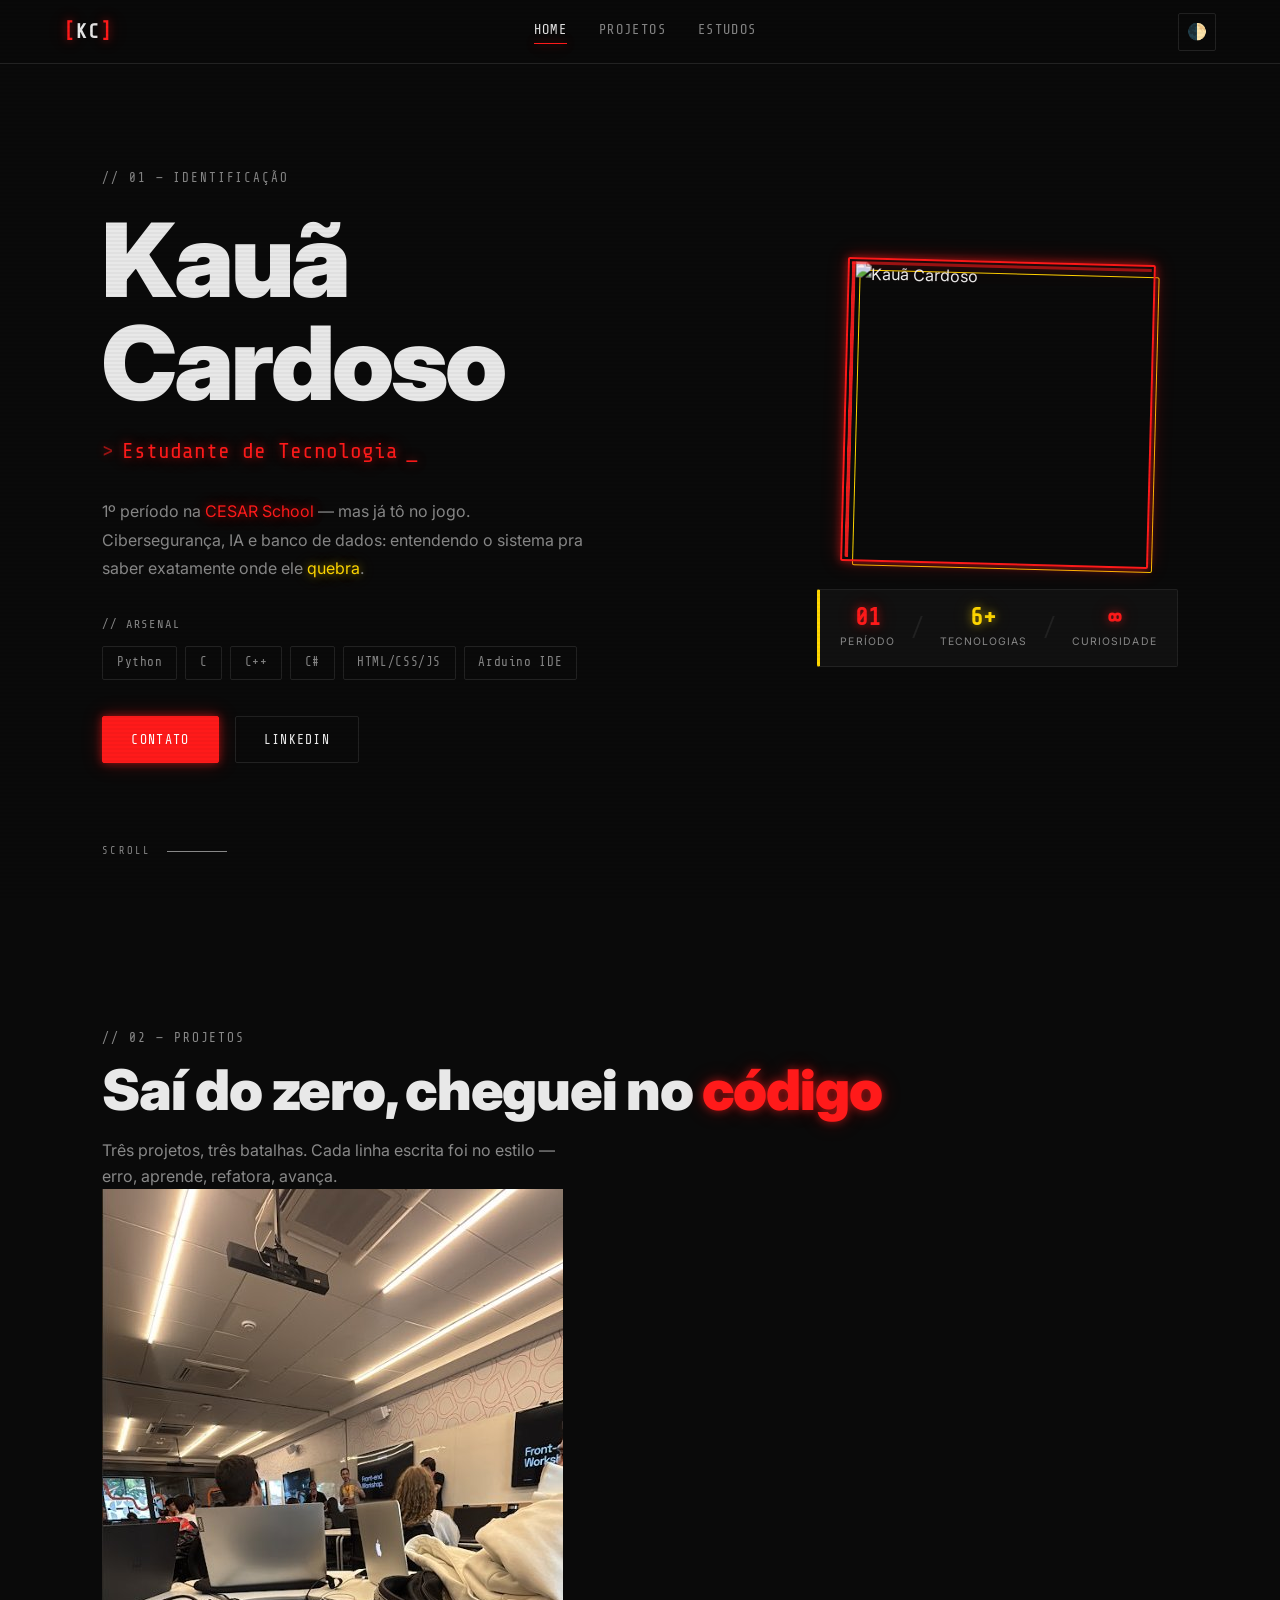
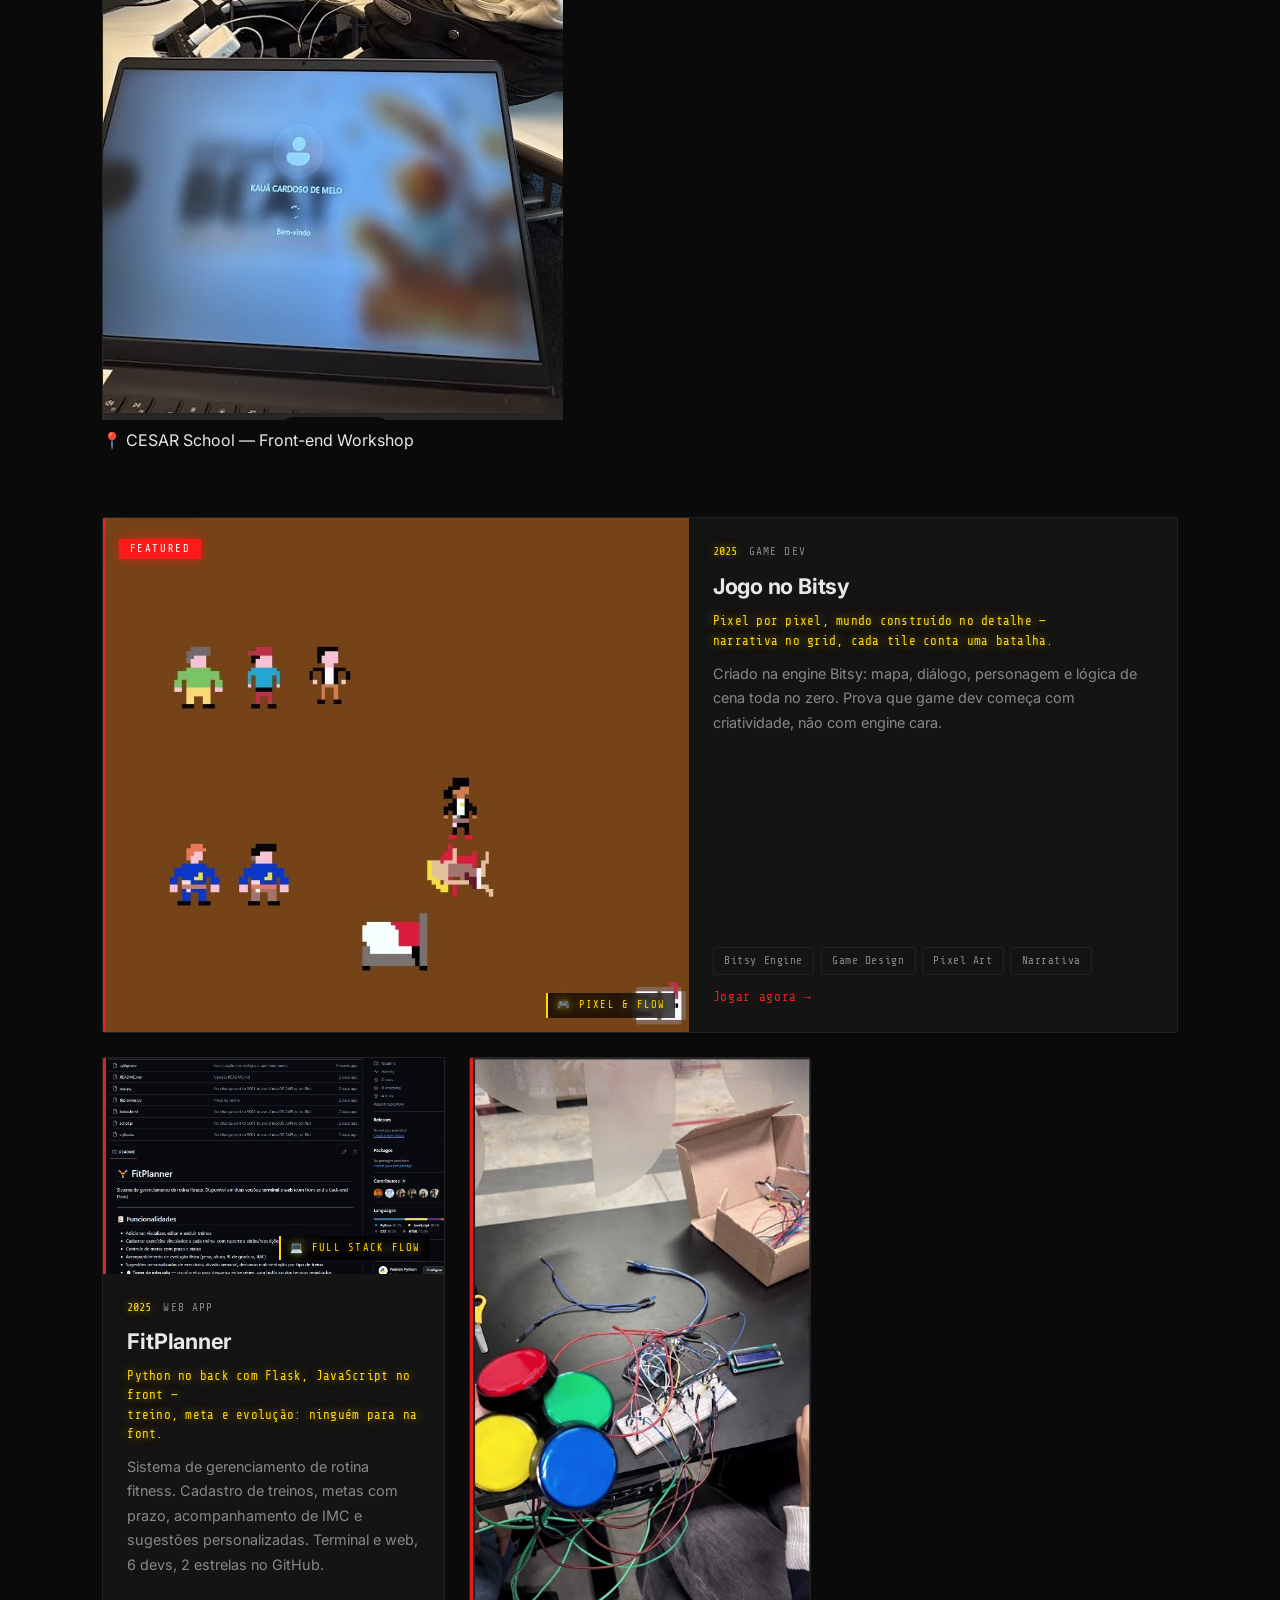
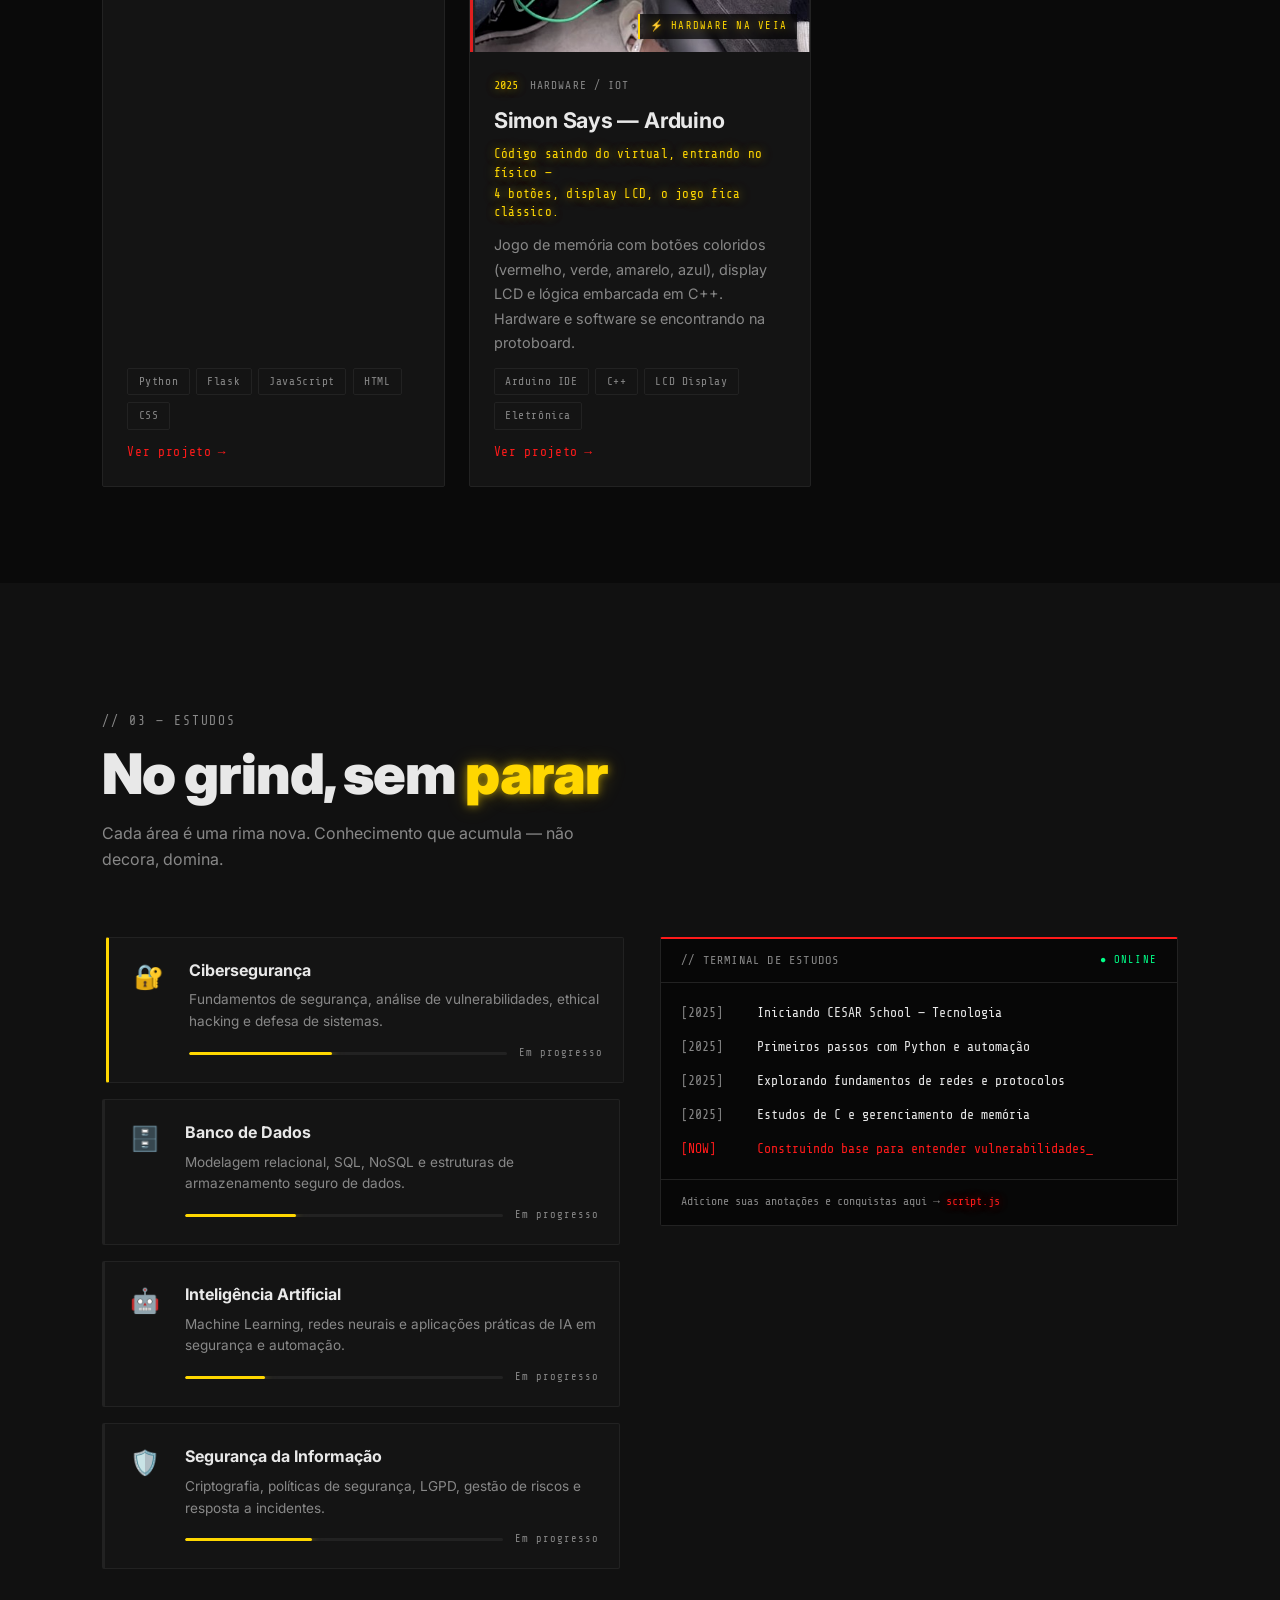
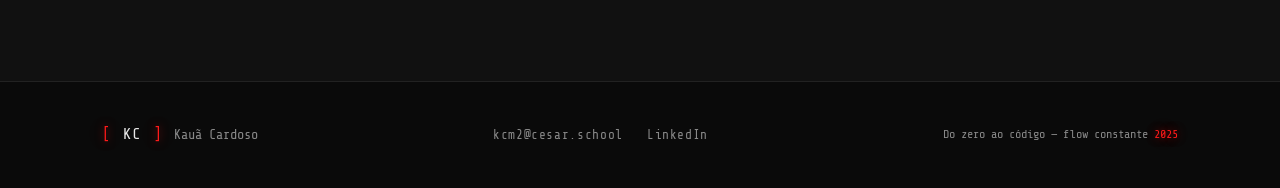
==== index.html @ 2727663d "Update index.html" ====
<!DOCTYPE html>
<html lang="pt-BR" data-theme="dark">
<head>
  <meta charset="UTF-8" />
  <meta name="viewport" content="width=device-width, initial-scale=1.0" />
  <title>Kauã Cardoso — Cyber Portfolio</title>
  <link rel="preconnect" href="https://fonts.googleapis.com" />
  <link rel="preconnect" href="https://fonts.gstatic.com" crossorigin />
  <link href="https://fonts.googleapis.com/css2?family=Share+Tech+Mono&family=Inter:wght@300;400;600;700;900&display=swap" rel="stylesheet" />
  <link rel="stylesheet" href="style.css" />
</head>
<body>
  <div class="scanline"></div>

  <header class="navbar">
    <div class="nav-brand">
      <span class="brand-bracket">[</span>KC<span class="brand-bracket">]</span>
    </div>
    <nav class="nav-links">
      <a href="#home" class="nav-link active" data-section="home">Home</a>
      <a href="#projetos" class="nav-link" data-section="projetos">Projetos</a>
      <a href="#estudos" class="nav-link" data-section="estudos">Estudos</a>
    </nav>
    <button class="theme-toggle" id="themeToggle" aria-label="Alternar tema">🌓</button>
  </header>

  <main>
    <section id="home" class="section hero-section">
      <div class="hero-grid">
        <div class="hero-content">
          <div class="hero-tag">// 01 — IDENTIFICAÇÃO</div>
          <h1 class="hero-name glitch" data-text="Kauã Cardoso">Kauã Cardoso</h1>
          <div class="hero-role">
            <span class="role-prefix">&gt;</span>
            <span class="typed-text" id="typedText"></span>
            <span class="cursor">_</span>
          </div>
          <p class="hero-bio">
            1º período na <span class="highlight-red">CESAR School</span> — mas já tô no jogo.<br>
            Cibersegurança, IA e banco de dados: entendendo o sistema
            pra saber exatamente onde ele <span class="highlight-gold">quebra</span>.
          </p>
          <div class="hero-stack">
            <span class="stack-label">// ARSENAL</span>
            <div class="stack-tags">
              <span class="tag">Python</span>
              <span class="tag">C</span>
              <span class="tag">C++</span>
              <span class="tag">C#</span>
              <span class="tag">HTML/CSS/JS</span>
              <span class="tag">Arduino IDE</span>
            </div>
          </div>
          <div class="hero-cta">
            <a href="mailto:kcm2@cesar.school" class="btn btn-primary">Contato</a>
            <a href="https://linkedin.com/in/kauãcardoso" target="_blank" rel="noopener" class="btn btn-outline">LinkedIn</a>
          </div>
        </div>

        <div class="hero-visual">
          <div class="photo-frame">
            <img
              src="https://github.com/heykauac.png"
              alt="Kauã Cardoso"
              class="profile-photo"
              width="320"
              height="320"
            />
            <div class="photo-glitch-bar"></div>
          </div>
          <div class="hero-stats">
            <div class="stat-item">
              <span class="stat-value highlight-red">01</span>
              <span class="stat-label">Período</span>
            </div>
            <div class="stat-divider">/</div>
            <div class="stat-item">
              <span class="stat-value highlight-gold">6+</span>
              <span class="stat-label">Tecnologias</span>
            </div>
            <div class="stat-divider">/</div>
            <div class="stat-item">
              <span class="stat-value highlight-red">∞</span>
              <span class="stat-label">Curiosidade</span>
            </div>
          </div>
        </div>
      </div>

      <div class="scroll-indicator">
        <span>SCROLL</span>
        <div class="scroll-line"></div>
      </div>
    </section>

    <section id="projetos" class="section projetos-section">
      <div class="section-header">
        <div class="section-tag">// 02 — PROJETOS</div>
        <h2 class="section-title">Saí do zero, cheguei no <span class="highlight-red">código</span></h2>
        <p class="section-subtitle">Três projetos, três batalhas. Cada linha escrita foi no estilo — erro, aprende, refatora, avança.</p>
        <div class="section-banner">
          <img src="[data-uri]" alt="Kauã na CESAR School — Front-end Workshop" class="section-banner-img" />
          <div class="section-banner-caption">📍 CESAR School — Front-end Workshop</div>
        </div>
      </div>

      <div class="projetos-grid">
        <article class="projeto-card featured">
          <div class="card-image-wrap">
            <img src="[data-uri]" alt="Screenshot do jogo Bitsy" class="card-img" data-role="bitsy" />
            <div class="card-img-overlay">
              <span class="card-tag-overlay">FEATURED</span>
            </div>
            <div class="card-rap-label">🎮 PIXEL &amp; FLOW</div>
          </div>
          <div class="card-body">
            <div class="card-meta">
              <span class="card-year highlight-gold">2025</span>
              <span class="card-category">Game Dev</span>
            </div>
            <h3 class="card-title">Jogo no Bitsy</h3>
            <p class="card-desc rap-desc">
              <span class="rap-line">Pixel por pixel, mundo construído no detalhe —</span>
              <span class="rap-line">narrativa no grid, cada tile conta uma batalha.</span>
              Criado na engine Bitsy: mapa, diálogo, personagem e lógica de cena toda no zero. Prova que game dev começa com criatividade, não com engine cara.
            </p>
            <div class="card-stack">
              <span class="tag small">Bitsy Engine</span>
              <span class="tag small">Game Design</span>
              <span class="tag small">Pixel Art</span>
              <span class="tag small">Narrativa</span>
            </div>
            <a href="#" class="card-link">Jogar agora <span>→</span></a>
          </div>
        </article>

        <article class="projeto-card">
          <div class="card-image-wrap">
            <img src="[data-uri]" alt="Screenshot do App Web" class="card-img" />
            <div class="card-rap-label">💻 FULL STACK FLOW</div>
          </div>
          <div class="card-body">
            <div class="card-meta">
              <span class="card-year highlight-gold">2025</span>
              <span class="card-category">Web App</span>
            </div>
            <h3 class="card-title">FitPlanner</h3>
            <p class="card-desc rap-desc">
              <span class="rap-line">Python no back com Flask, JavaScript no front —</span>
              <span class="rap-line">treino, meta e evolução: ninguém para na font.</span>
              Sistema de gerenciamento de rotina fitness. Cadastro de treinos, metas com prazo, acompanhamento de IMC e sugestões personalizadas. Terminal e web, 6 devs, 2 estrelas no GitHub.
            </p>
            <div class="card-stack">
              <span class="tag small">Python</span>
              <span class="tag small">Flask</span>
              <span class="tag small">JavaScript</span>
              <span class="tag small">HTML</span>
              <span class="tag small">CSS</span>
            </div>
            <a href="#" class="card-link">Ver projeto <span>→</span></a>
          </div>
        </article>

        <article class="projeto-card">
          <div class="card-image-wrap">
            <img src="[data-uri]" alt="Foto do projeto Arduino" class="card-img" />
            <div class="card-rap-label">⚡ HARDWARE NA VEIA</div>
          </div>
          <div class="card-body">
            <div class="card-meta">
              <span class="card-year highlight-gold">2025</span>
              <span class="card-category">Hardware / IoT</span>
            </div>
            <h3 class="card-title">Simon Says — Arduino</h3>
            <p class="card-desc rap-desc">
              <span class="rap-line">Código saindo do virtual, entrando no físico —</span>
              <span class="rap-line">4 botões, display LCD, o jogo fica clássico.</span>
              Jogo de memória com botões coloridos (vermelho, verde, amarelo, azul), display LCD e lógica embarcada em C++. Hardware e software se encontrando na protoboard.
            </p>
            <div class="card-stack">
              <span class="tag small">Arduino IDE</span>
              <span class="tag small">C++</span>
              <span class="tag small">LCD Display</span>
              <span class="tag small">Eletrônica</span>
            </div>
            <a href="#" class="card-link">Ver projeto <span>→</span></a>
          </div>
        </article>
      </div>
    </section>

    <section id="estudos" class="section estudos-section">
      <div class="section-header">
        <div class="section-tag">// 03 — ESTUDOS</div>
        <h2 class="section-title">No grind, sem <span class="highlight-gold">parar</span></h2>
        <p class="section-subtitle">Cada área é uma rima nova. Conhecimento que acumula — não decora, domina.</p>
      </div>

      <div class="estudos-layout">
        <div class="estudos-areas">
          <div class="area-block active" data-area="cybersec">
            <div class="area-icon">🔐</div>
            <div class="area-info">
              <h3 class="area-title">Cibersegurança</h3>
              <p class="area-desc">Fundamentos de segurança, análise de vulnerabilidades, ethical hacking e defesa de sistemas.</p>
              <div class="area-progress">
                <div class="progress-bar" style="--fill: 45%"></div>
                <span class="progress-label">Em progresso</span>
              </div>
            </div>
          </div>

          <div class="area-block" data-area="db">
            <div class="area-icon">🗄️</div>
            <div class="area-info">
              <h3 class="area-title">Banco de Dados</h3>
              <p class="area-desc">Modelagem relacional, SQL, NoSQL e estruturas de armazenamento seguro de dados.</p>
              <div class="area-progress">
                <div class="progress-bar" style="--fill: 35%"></div>
                <span class="progress-label">Em progresso</span>
              </div>
            </div>
          </div>

          <div class="area-block" data-area="ai">
            <div class="area-icon">🤖</div>
            <div class="area-info">
              <h3 class="area-title">Inteligência Artificial</h3>
              <p class="area-desc">Machine Learning, redes neurais e aplicações práticas de IA em segurança e automação.</p>
              <div class="area-progress">
                <div class="progress-bar" style="--fill: 25%"></div>
                <span class="progress-label">Em progresso</span>
              </div>
            </div>
          </div>

          <div class="area-block" data-area="infosec">
            <div class="area-icon">🛡️</div>
            <div class="area-info">
              <h3 class="area-title">Segurança da Informação</h3>
              <p class="area-desc">Criptografia, políticas de segurança, LGPD, gestão de riscos e resposta a incidentes.</p>
              <div class="area-progress">
                <div class="progress-bar" style="--fill: 40%"></div>
                <span class="progress-label">Em progresso</span>
              </div>
            </div>
          </div>
        </div>

        <div class="estudos-log">
          <div class="log-header">
            <span class="log-title">// TERMINAL DE ESTUDOS</span>
            <span class="log-status online">● ONLINE</span>
          </div>
          <div class="log-body">
            <div class="log-entry">
              <span class="log-time">[2025]</span>
              <span class="log-text">Iniciando CESAR School — Tecnologia</span>
            </div>
            <div class="log-entry">
              <span class="log-time">[2025]</span>
              <span class="log-text">Primeiros passos com Python e automação</span>
            </div>
            <div class="log-entry">
              <span class="log-time">[2025]</span>
              <span class="log-text">Explorando fundamentos de redes e protocolos</span>
            </div>
            <div class="log-entry">
              <span class="log-time">[2025]</span>
              <span class="log-text">Estudos de C e gerenciamento de memória</span>
            </div>
            <div class="log-entry current">
              <span class="log-time blink">[NOW]</span>
              <span class="log-text">Construindo base para entender vulnerabilidades_</span>
            </div>
          </div>
          <div class="log-setup-hint">
            <span>Adicione suas anotações e conquistas aqui → </span>
            <span class="highlight-red">script.js</span>
          </div>
        </div>
      </div>
    </section>
  </main>

  <footer class="footer">
    <div class="footer-inner">
      <div class="footer-brand">
        <span class="brand-bracket">[</span>KC<span class="brand-bracket">]</span>
        <span class="footer-name">Kauã Cardoso</span>
      </div>
      <div class="footer-links">
        <a href="mailto:kcm2@cesar.school" class="footer-link">kcm2@cesar.school</a>
        <a href="https://linkedin.com/in/kauãcardoso" target="_blank" rel="noopener" class="footer-link">LinkedIn</a>
      </div>
      <div class="footer-copy">
        <span>Do zero ao código — flow constante </span>
        <span class="highlight-red">2025</span>
      </div>
    </div>
  </footer>

  <script src="script.js"></script>
</body>
</html>
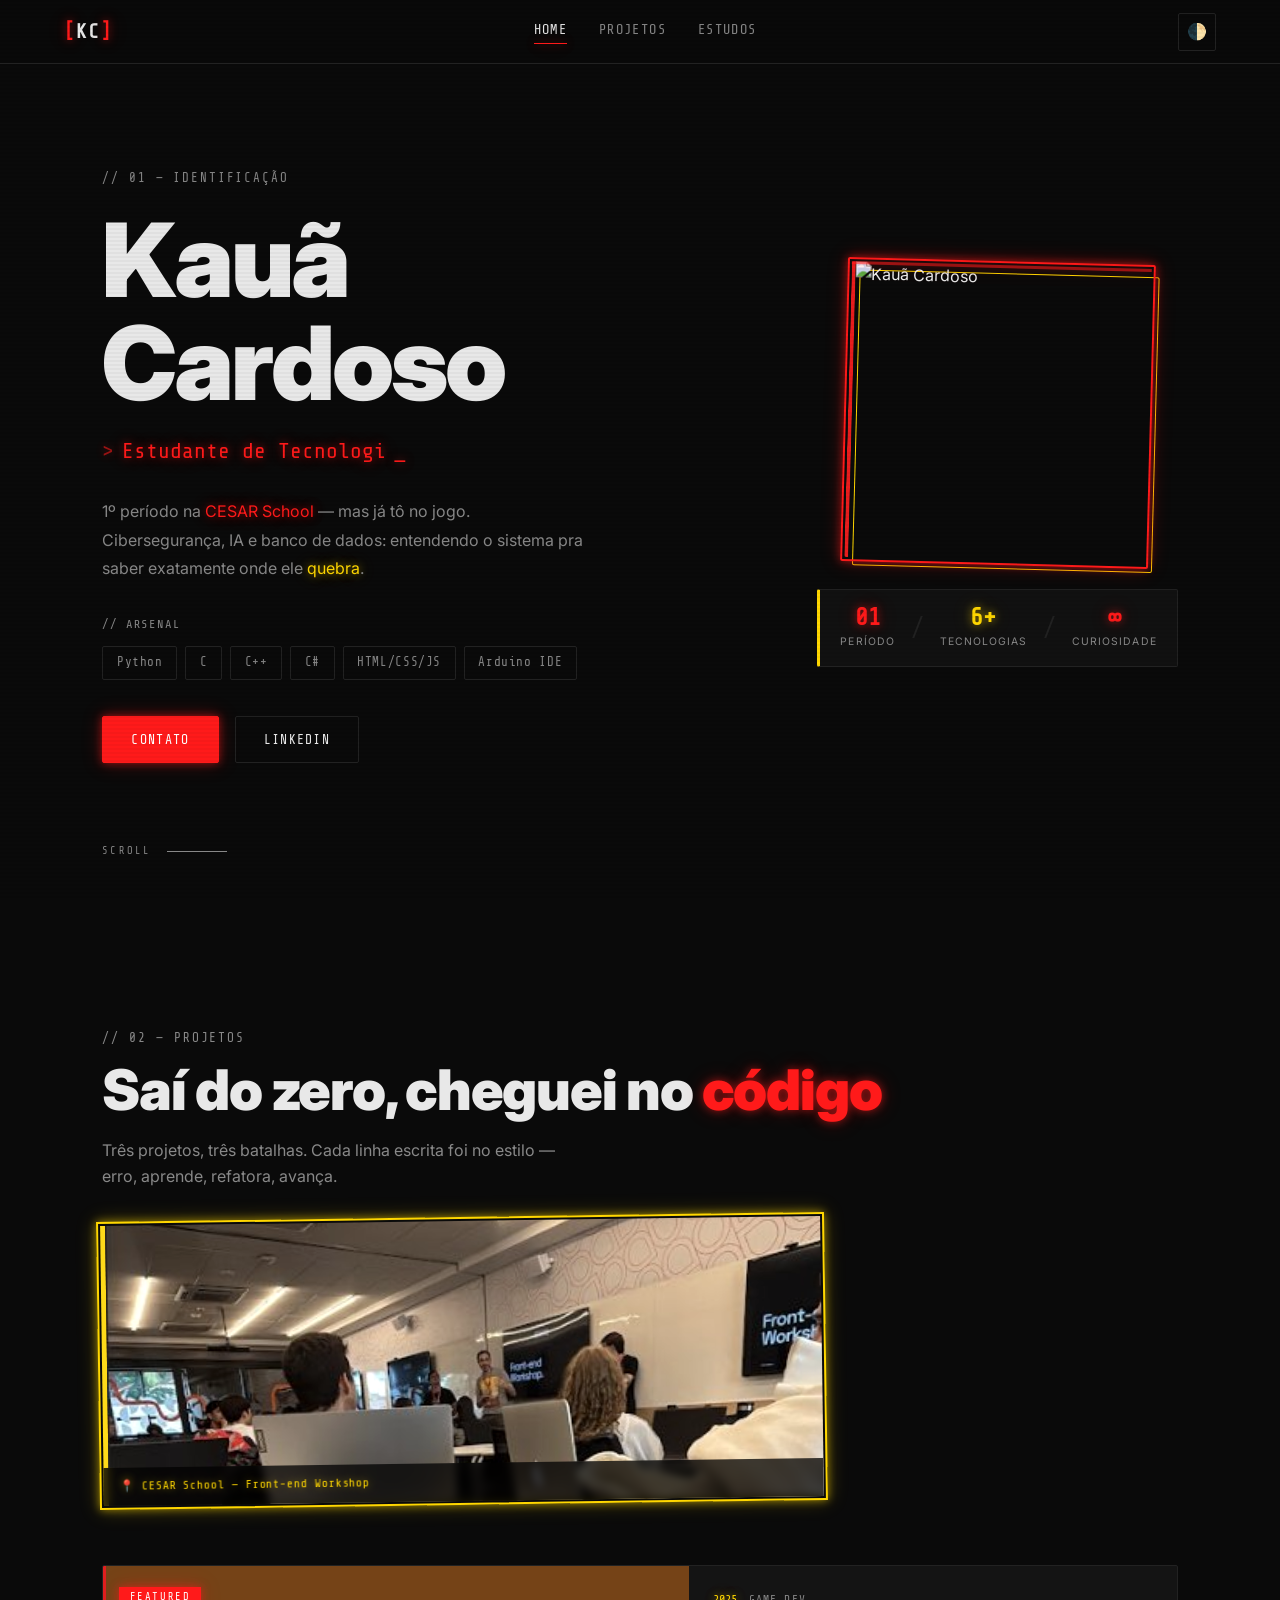
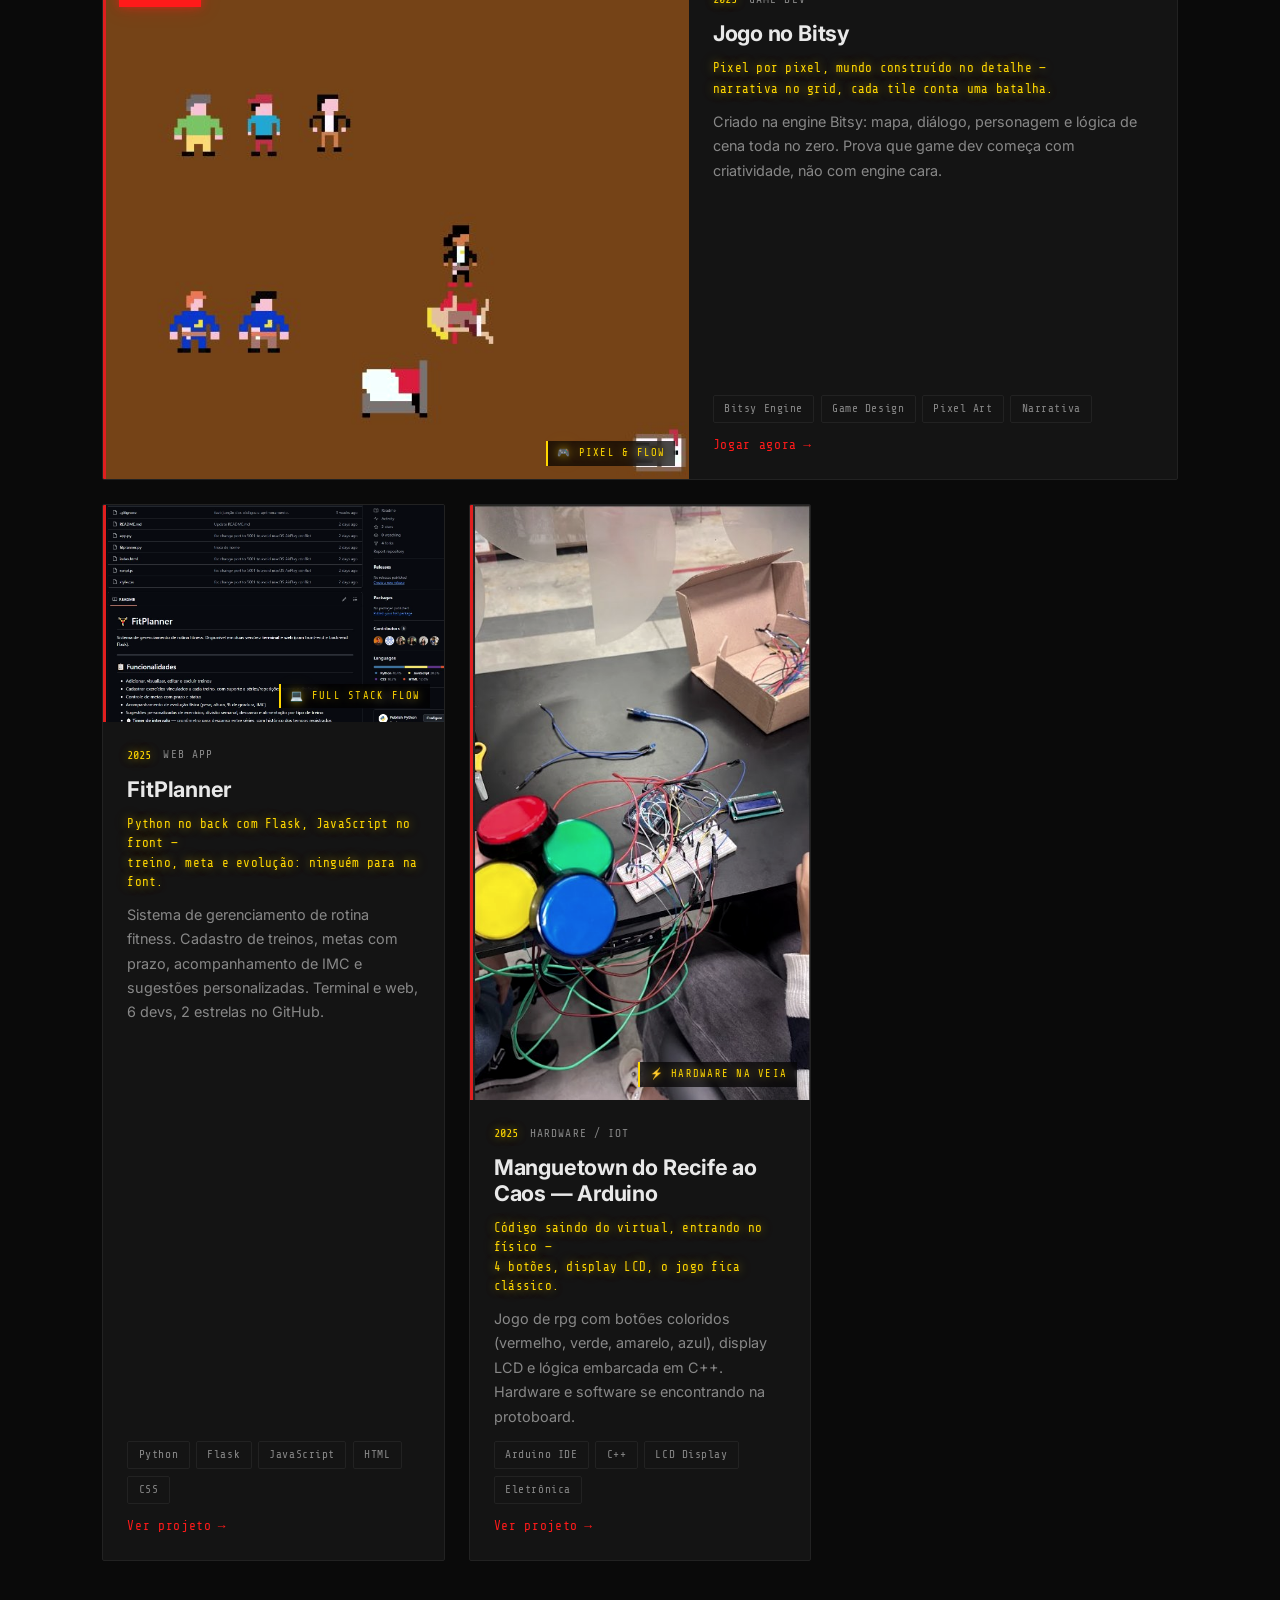
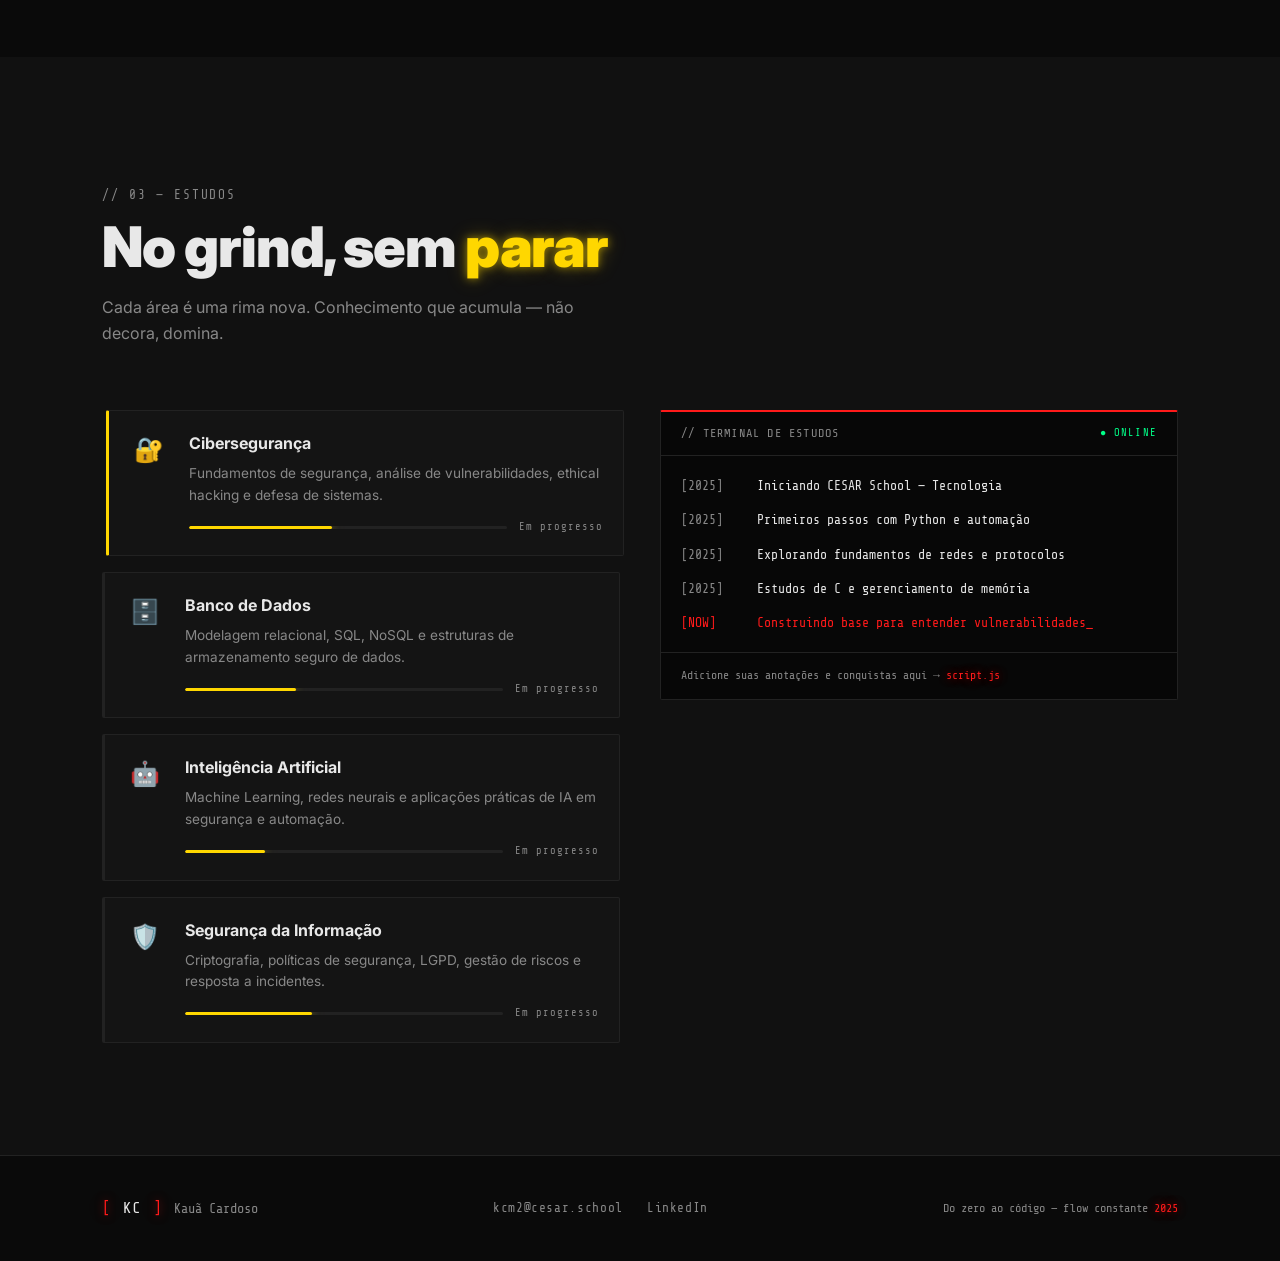
==== commit 343731bc: "Update index.html" ====
--- a/index.html
+++ b/index.html
@@ -171,11 +171,11 @@
               <span class="card-year highlight-gold">2025</span>
               <span class="card-category">Hardware / IoT</span>
             </div>
-            <h3 class="card-title">Simon Says — Arduino</h3>
+            <h3 class="card-title">Manguetown do Recife ao Caos — Arduino</h3>
             <p class="card-desc rap-desc">
               <span class="rap-line">Código saindo do virtual, entrando no físico —</span>
               <span class="rap-line">4 botões, display LCD, o jogo fica clássico.</span>
-              Jogo de memória com botões coloridos (vermelho, verde, amarelo, azul), display LCD e lógica embarcada em C++. Hardware e software se encontrando na protoboard.
+              Jogo de rpg com botões coloridos (vermelho, verde, amarelo, azul), display LCD e lógica embarcada em C++. Hardware e software se encontrando na protoboard.
             </p>
             <div class="card-stack">
               <span class="tag small">Arduino IDE</span>
--- a/style.css
+++ b/style.css
@@ -538,6 +538,51 @@
 
 .projetos-section { background: var(--bg); }
 
+.section-banner {
+  margin-top: 2rem;
+  position: relative;
+  max-width: 720px;
+  transform: rotate(-0.8deg);
+}
+
+.section-banner::before {
+  content: '';
+  position: absolute;
+  inset: -4px;
+  border: 2px solid var(--gold);
+  box-shadow: var(--gold-glow);
+  z-index: 0;
+  pointer-events: none;
+}
+
+.section-banner-img {
+  width: 100%;
+  height: 280px;
+  object-fit: cover;
+  object-position: center 30%;
+  display: block;
+  border-left: 5px solid var(--gold);
+  filter: grayscale(15%) contrast(1.05);
+  position: relative;
+  z-index: 1;
+}
+
+.section-banner-caption {
+  position: absolute;
+  bottom: 0;
+  left: 0;
+  right: 0;
+  padding: 0.6rem 1rem;
+  background: rgba(0, 0, 0, 0.75);
+  font-family: var(--mono);
+  font-size: 0.72rem;
+  color: var(--gold);
+  text-shadow: var(--gold-glow);
+  letter-spacing: 0.08em;
+  z-index: 2;
+  backdrop-filter: blur(4px);
+}
+
 .projetos-grid {
   display: grid;
   grid-template-columns: repeat(auto-fit, minmax(300px, 1fr));
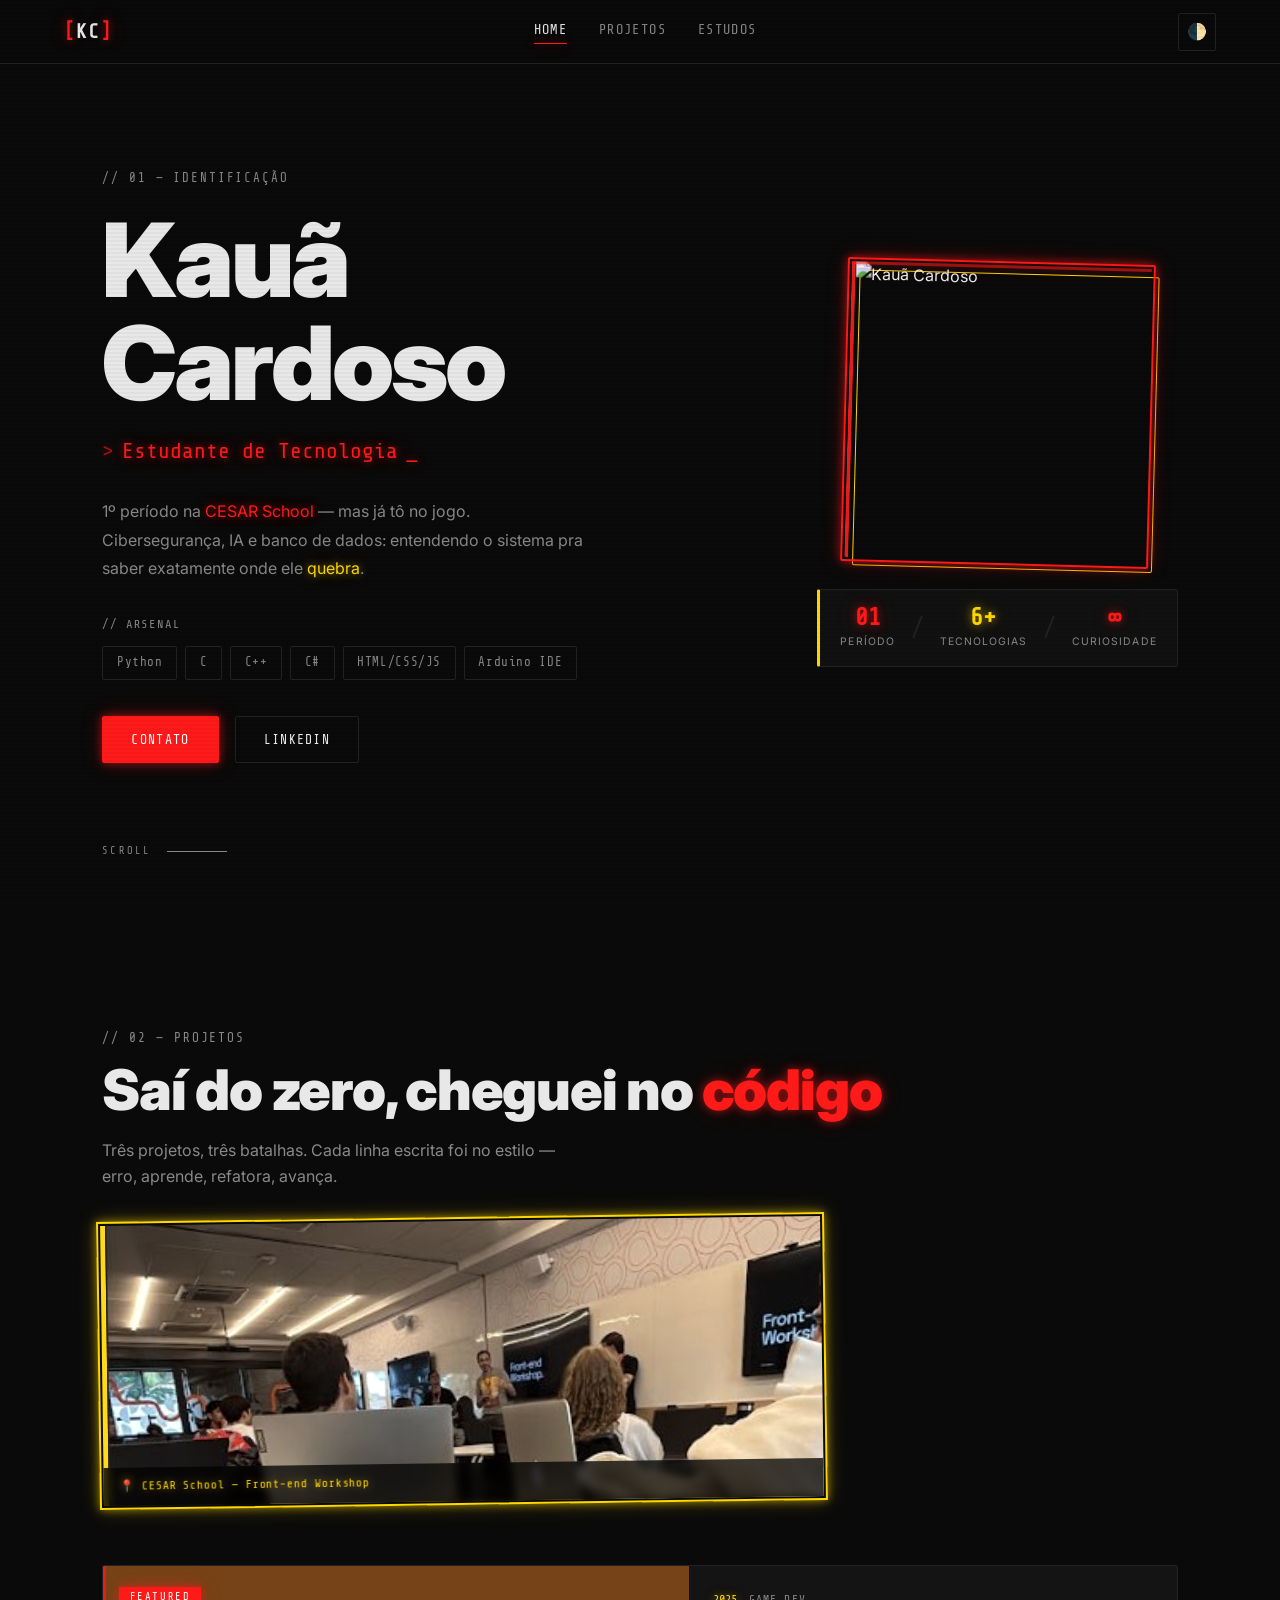
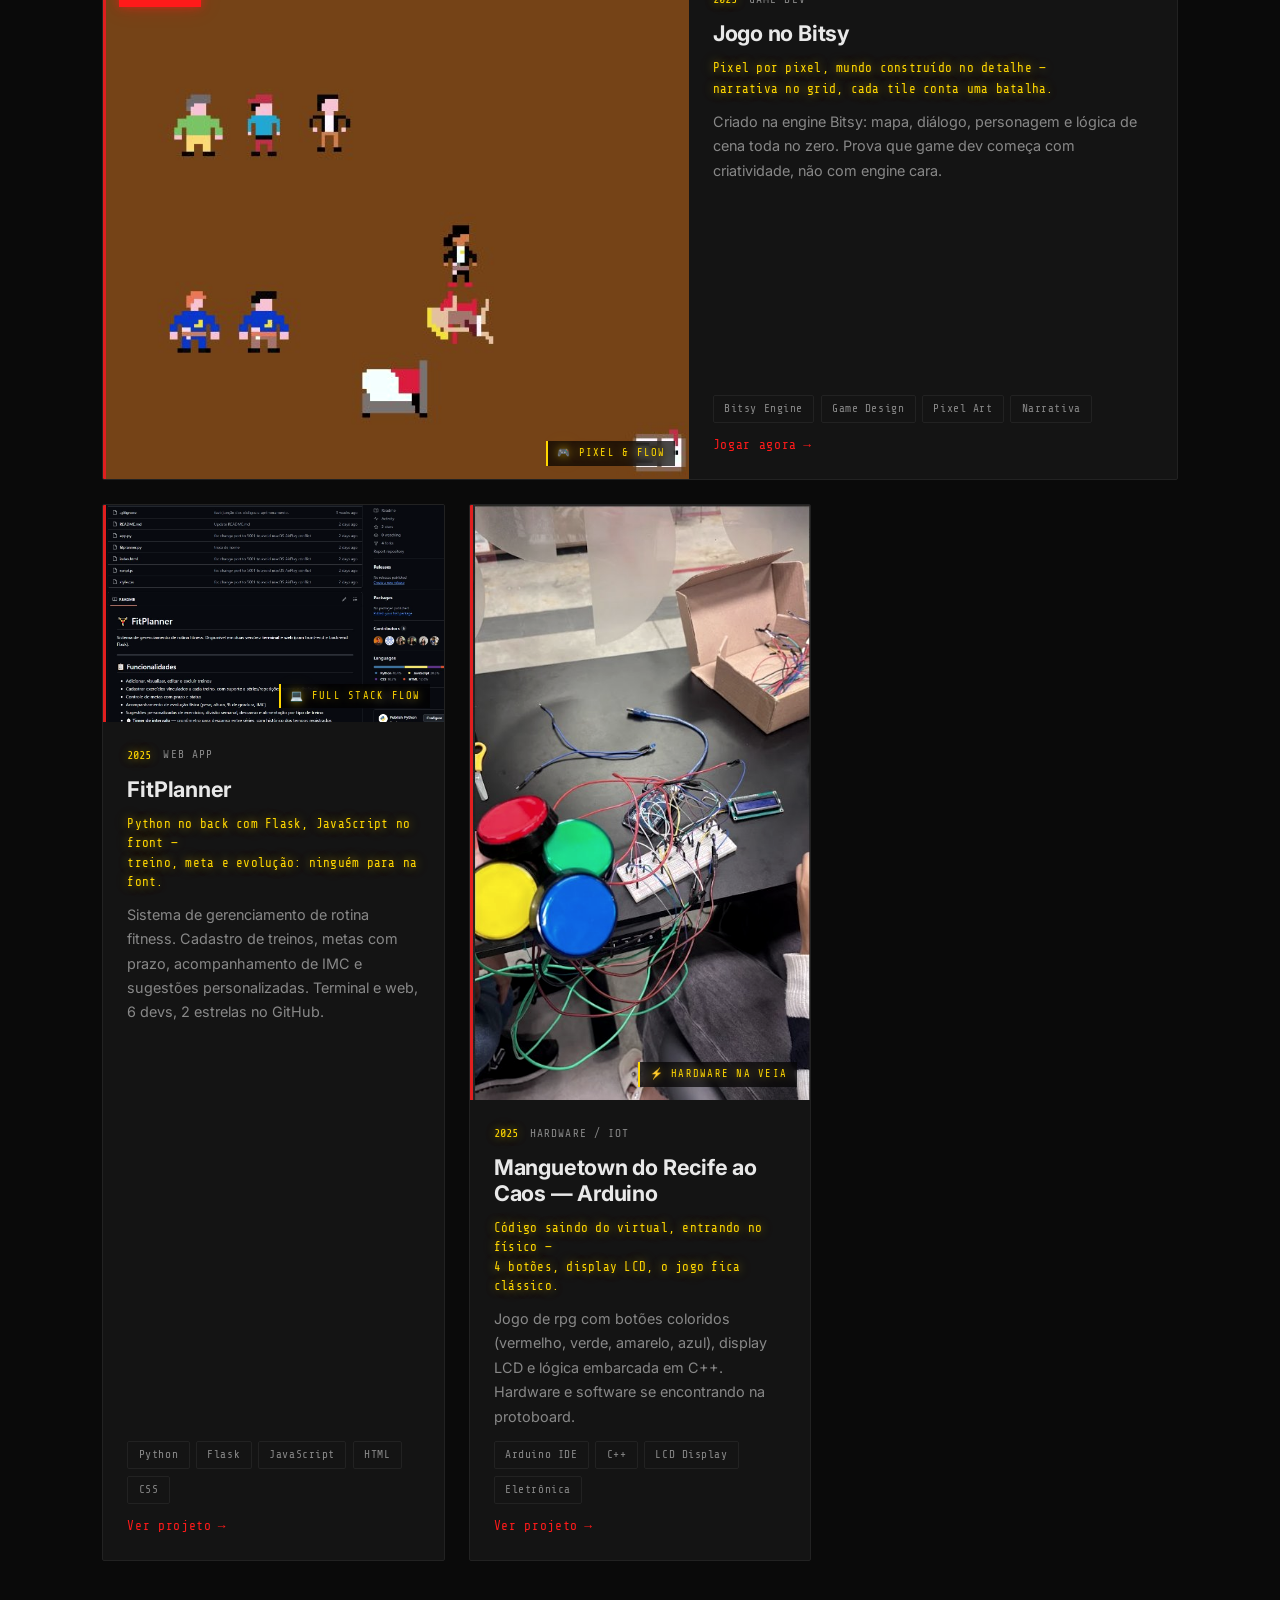
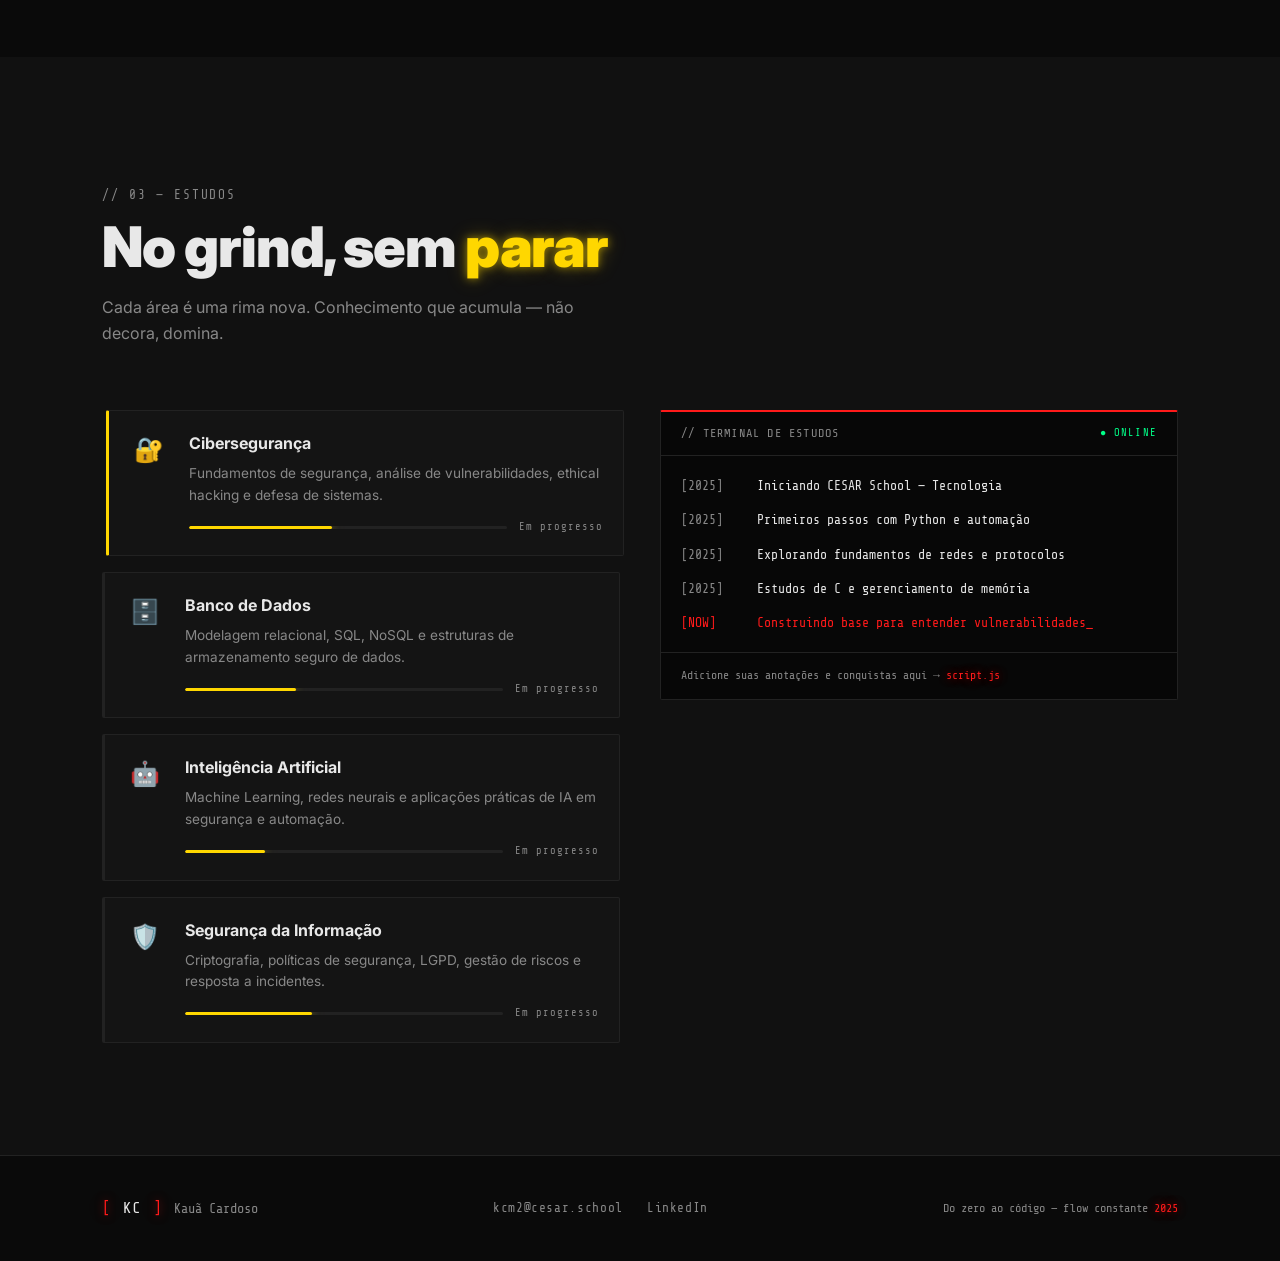
==== commit 30ffafe3: "Update index.html" ====
--- a/index.html
+++ b/index.html
@@ -1,13 +1,13 @@
 <!DOCTYPE html>
 <html lang="pt-BR" data-theme="dark">
 <head>
-  <meta charset="UTF-8" />
-  <meta name="viewport" content="width=device-width, initial-scale=1.0" />
+  <meta charset="UTF-8">
+  <meta name="viewport" content="width=device-width, initial-scale=1.0">
   <title>Kauã Cardoso — Cyber Portfolio</title>
-  <link rel="preconnect" href="https://fonts.googleapis.com" />
-  <link rel="preconnect" href="https://fonts.gstatic.com" crossorigin />
-  <link href="https://fonts.googleapis.com/css2?family=Share+Tech+Mono&family=Inter:wght@300;400;600;700;900&display=swap" rel="stylesheet" />
-  <link rel="stylesheet" href="style.css" />
+  <link rel="preconnect" href="https://fonts.googleapis.com">
+  <link rel="preconnect" href="https://fonts.gstatic.com" crossorigin>
+  <link href="https://fonts.googleapis.com/css2?family=Share+Tech+Mono&family=Inter:wght@300;400;600;700;900&display=swap" rel="stylesheet">
+  <link rel="stylesheet" href="style.css">
 </head>
 <body>
   <div class="scanline"></div>
@@ -64,8 +64,7 @@
               alt="Kauã Cardoso"
               class="profile-photo"
               width="320"
-              height="320"
-            />
+              height="320">
             <div class="photo-glitch-bar"></div>
           </div>
           <div class="hero-stats">
@@ -99,7 +98,7 @@
         <h2 class="section-title">Saí do zero, cheguei no <span class="highlight-red">código</span></h2>
         <p class="section-subtitle">Três projetos, três batalhas. Cada linha escrita foi no estilo — erro, aprende, refatora, avança.</p>
         <div class="section-banner">
-          <img src="[data-uri]" alt="Kauã na CESAR School — Front-end Workshop" class="section-banner-img" />
+          <img src="[data-uri]" alt="Kauã na CESAR School — Front-end Workshop" class="section-banner-img">
           <div class="section-banner-caption">📍 CESAR School — Front-end Workshop</div>
         </div>
       </div>
@@ -107,7 +106,7 @@
       <div class="projetos-grid">
         <article class="projeto-card featured">
           <div class="card-image-wrap">
-            <img src="[data-uri]" alt="Screenshot do jogo Bitsy" class="card-img" data-role="bitsy" />
+            <img src="[data-uri]" alt="Screenshot do jogo Bitsy" class="card-img" data-role="bitsy">
             <div class="card-img-overlay">
               <span class="card-tag-overlay">FEATURED</span>
             </div>
@@ -136,7 +135,7 @@
 
         <article class="projeto-card">
           <div class="card-image-wrap">
-            <img src="[data-uri]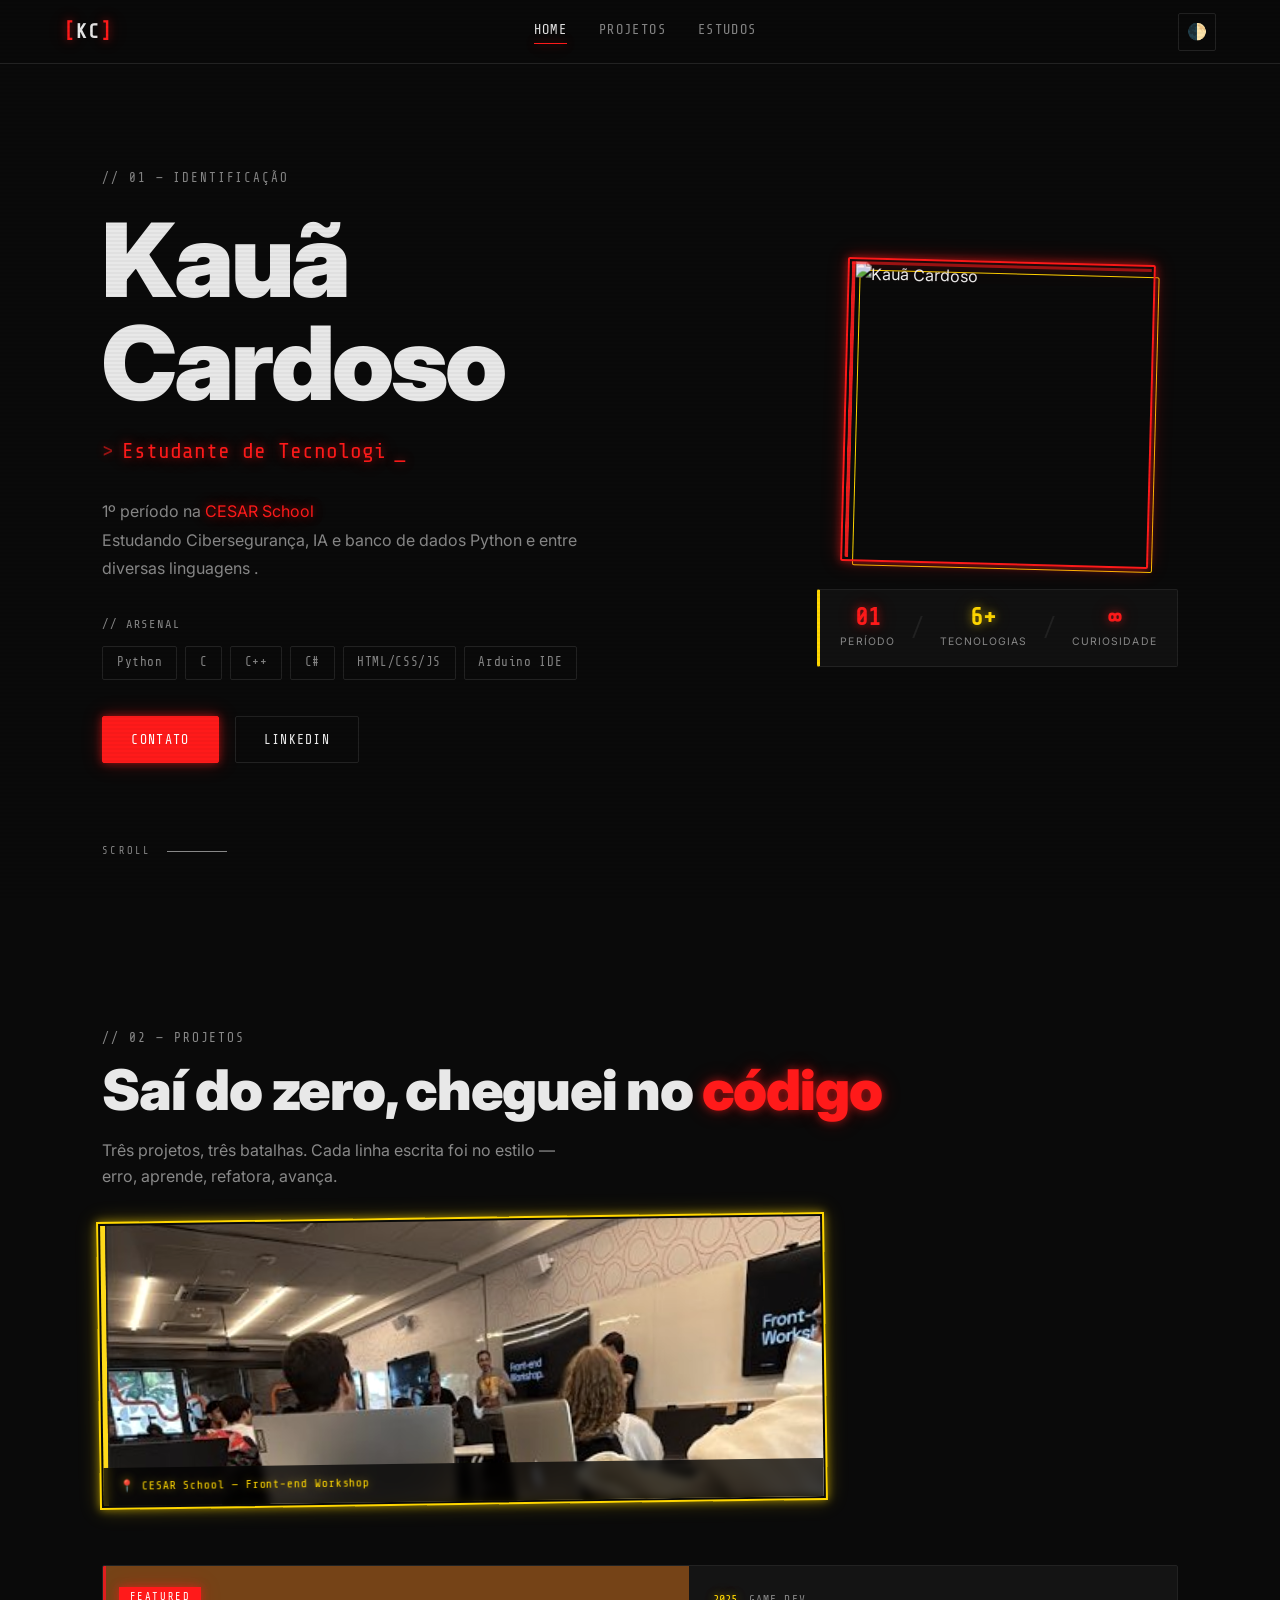
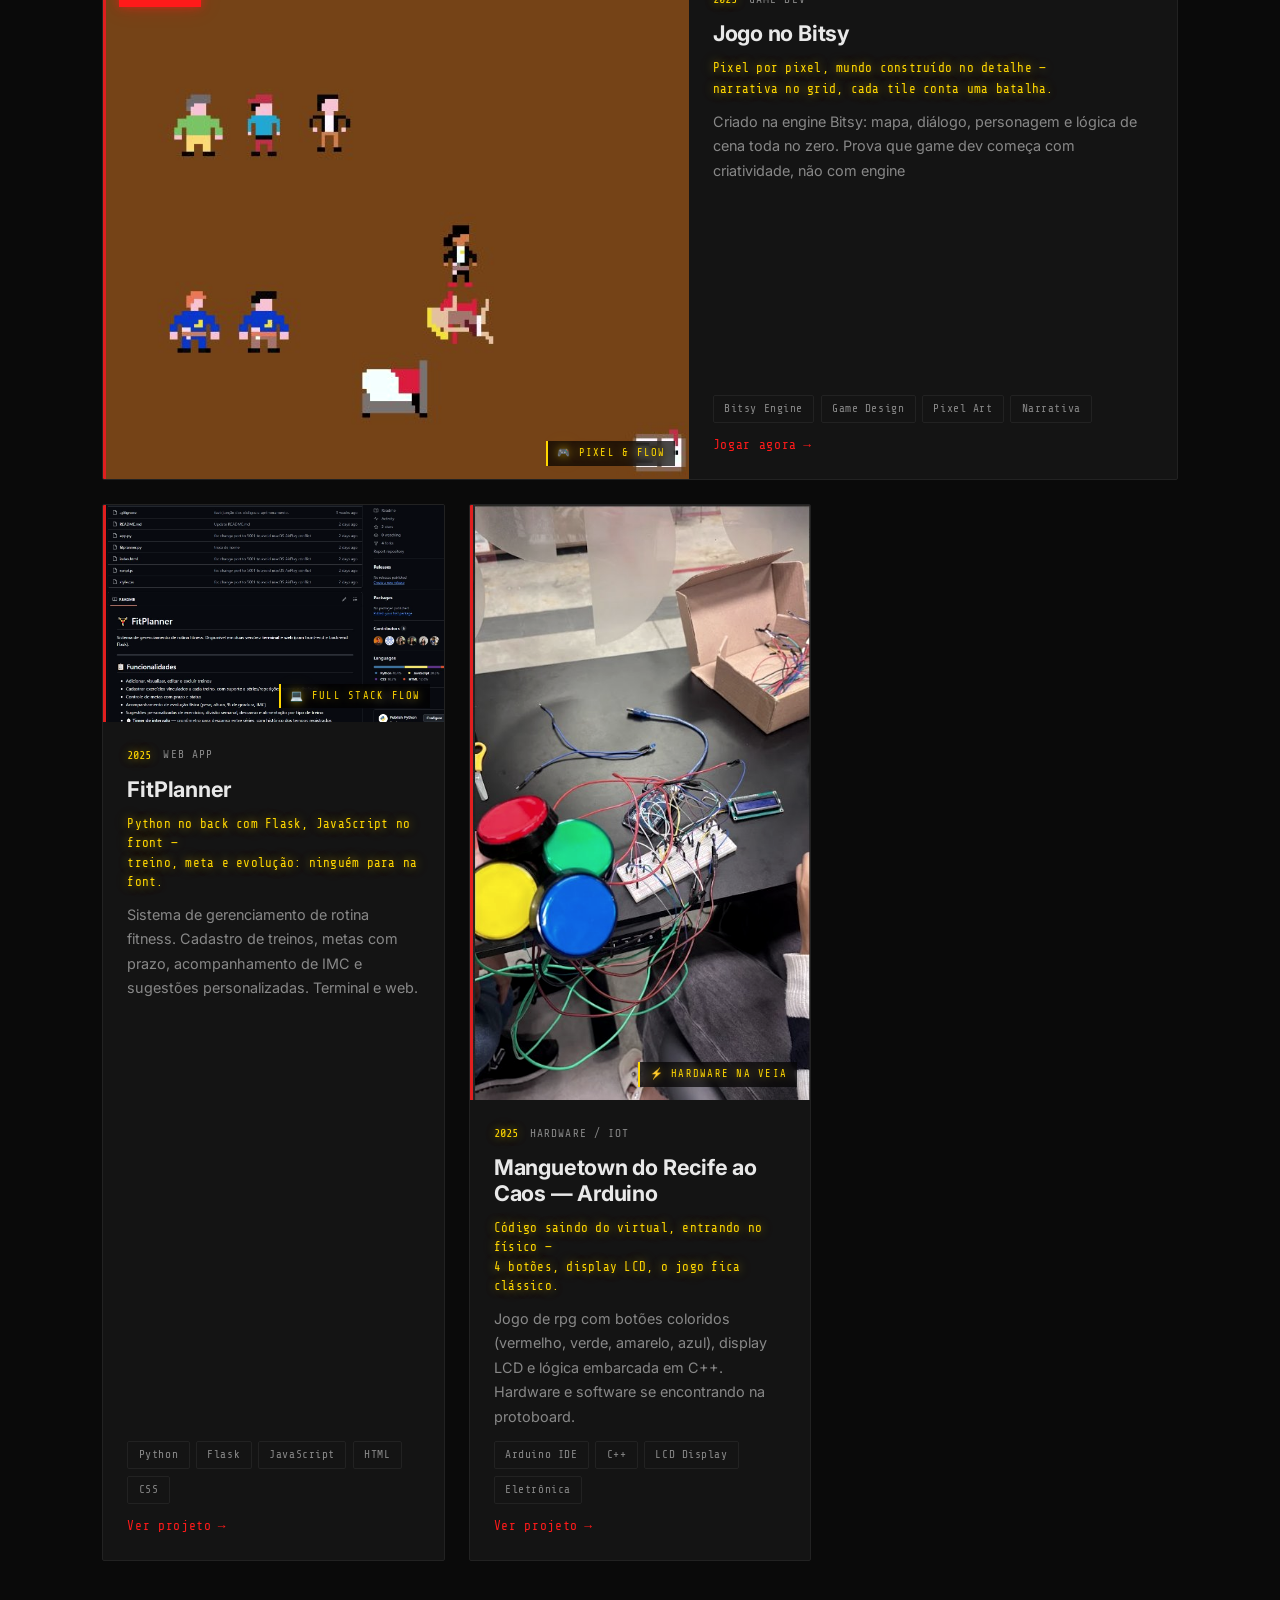
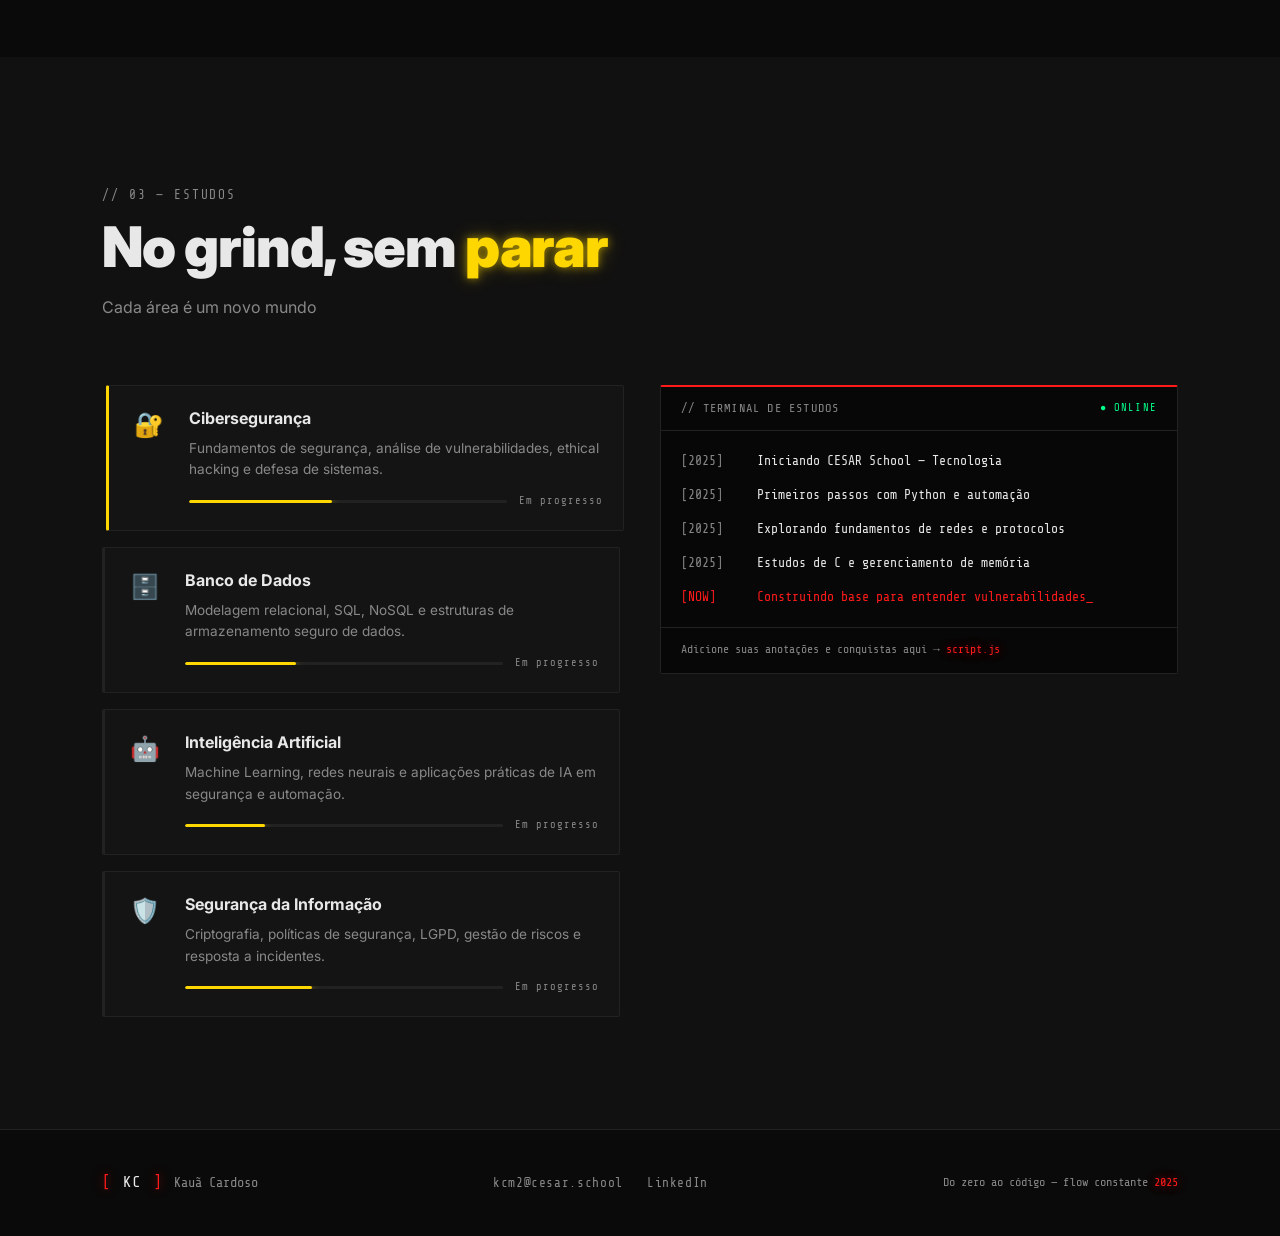
==== commit 5190140f: "Update index.html" ====
--- a/index.html
+++ b/index.html
@@ -36,9 +36,9 @@
             <span class="cursor">_</span>
           </div>
           <p class="hero-bio">
-            1º período na <span class="highlight-red">CESAR School</span> — mas já tô no jogo.<br>
-            Cibersegurança, IA e banco de dados: entendendo o sistema
-            pra saber exatamente onde ele <span class="highlight-gold">quebra</span>.
+            1º período na <span class="highlight-red">CESAR School</span> <br>
+            Estudando Cibersegurança, IA e banco de dados Python e entre diversas linguagens
+            <span class="highlight-gold"></span>.
           </p>
           <div class="hero-stack">
             <span class="stack-label">// ARSENAL</span>
@@ -121,7 +121,7 @@
             <p class="card-desc rap-desc">
               <span class="rap-line">Pixel por pixel, mundo construído no detalhe —</span>
               <span class="rap-line">narrativa no grid, cada tile conta uma batalha.</span>
-              Criado na engine Bitsy: mapa, diálogo, personagem e lógica de cena toda no zero. Prova que game dev começa com criatividade, não com engine cara.
+              Criado na engine Bitsy: mapa, diálogo, personagem e lógica de cena toda no zero. Prova que game dev começa com criatividade, não com engine
             </p>
             <div class="card-stack">
               <span class="tag small">Bitsy Engine</span>
@@ -147,7 +147,7 @@
             <p class="card-desc rap-desc">
               <span class="rap-line">Python no back com Flask, JavaScript no front —</span>
               <span class="rap-line">treino, meta e evolução: ninguém para na font.</span>
-              Sistema de gerenciamento de rotina fitness. Cadastro de treinos, metas com prazo, acompanhamento de IMC e sugestões personalizadas. Terminal e web, 6 devs, 2 estrelas no GitHub.
+              Sistema de gerenciamento de rotina fitness. Cadastro de treinos, metas com prazo, acompanhamento de IMC e sugestões personalizadas. Terminal e web.
             </p>
             <div class="card-stack">
               <span class="tag small">Python</span>
@@ -192,7 +192,7 @@
       <div class="section-header">
         <div class="section-tag">// 03 — ESTUDOS</div>
         <h2 class="section-title">No grind, sem <span class="highlight-gold">parar</span></h2>
-        <p class="section-subtitle">Cada área é uma rima nova. Conhecimento que acumula — não decora, domina.</p>
+        <p class="section-subtitle">Cada área é um novo mundo</p>
       </div>
 
       <div class="estudos-layout">
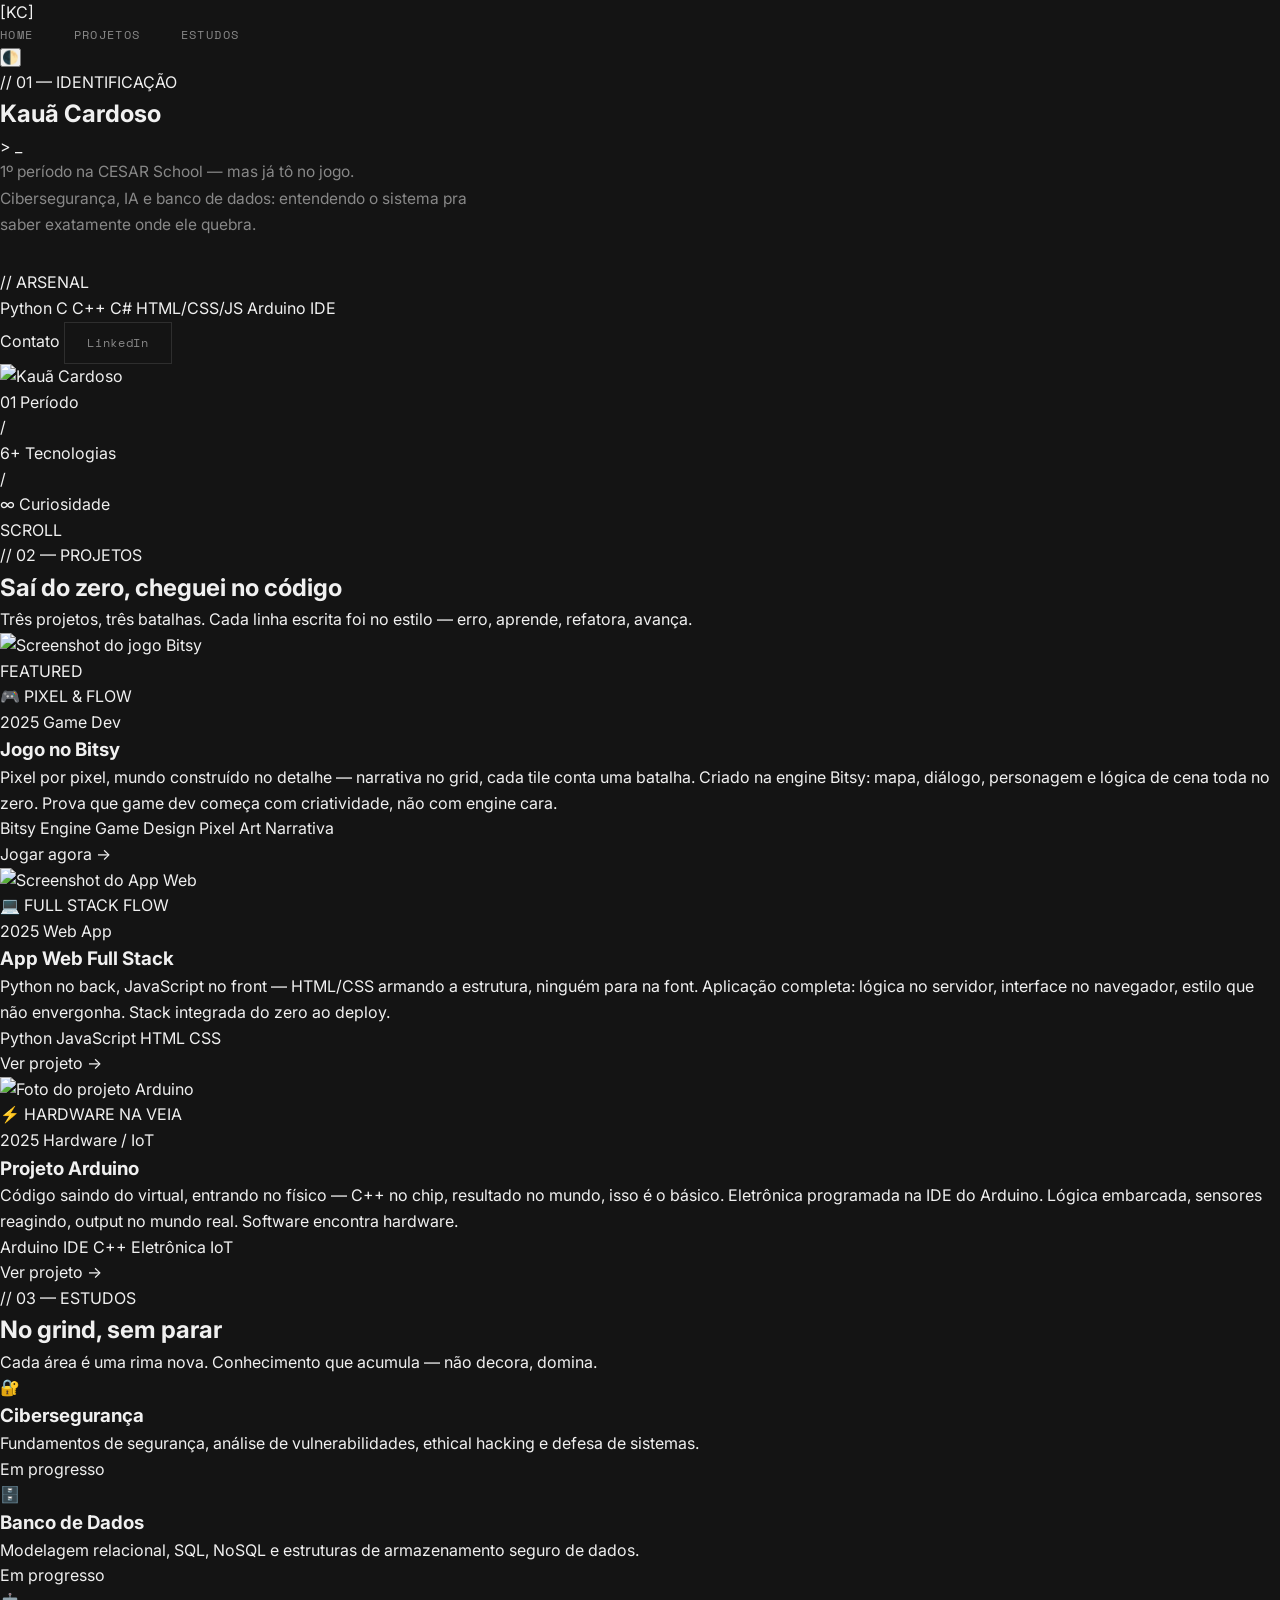
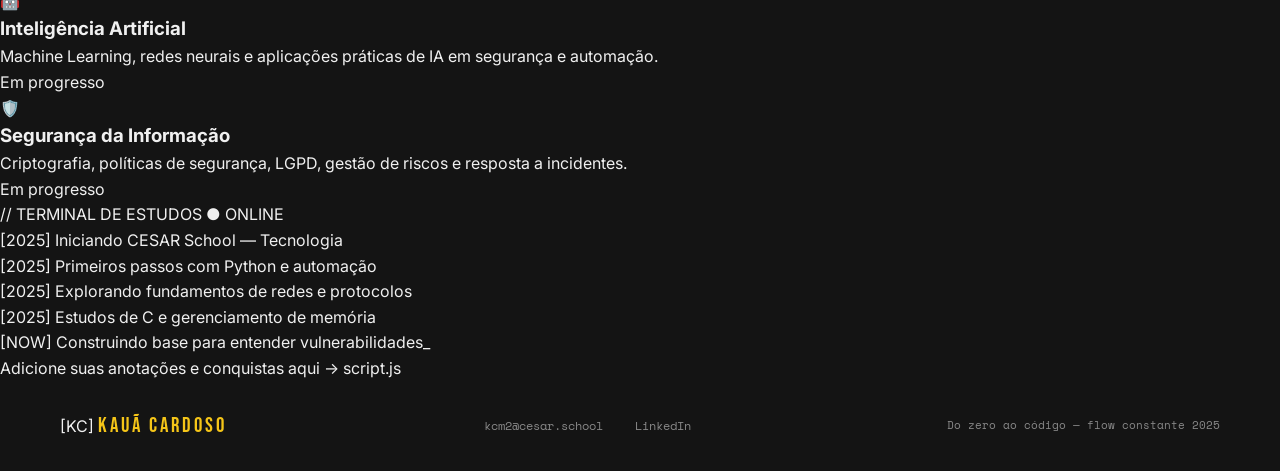
==== commit 271e25e2: "Update final index.html" ====
--- a/index.html
+++ b/index.html
@@ -1,13 +1,13 @@
 <!DOCTYPE html>
 <html lang="pt-BR" data-theme="dark">
 <head>
-  <meta charset="UTF-8">
-  <meta name="viewport" content="width=device-width, initial-scale=1.0">
+  <meta charset="UTF-8" />
+  <meta name="viewport" content="width=device-width, initial-scale=1.0" />
   <title>Kauã Cardoso — Cyber Portfolio</title>
-  <link rel="preconnect" href="https://fonts.googleapis.com">
-  <link rel="preconnect" href="https://fonts.gstatic.com" crossorigin>
-  <link href="https://fonts.googleapis.com/css2?family=Share+Tech+Mono&family=Inter:wght@300;400;600;700;900&display=swap" rel="stylesheet">
-  <link rel="stylesheet" href="style.css">
+  <link rel="preconnect" href="https://fonts.googleapis.com" />
+  <link rel="preconnect" href="https://fonts.gstatic.com" crossorigin />
+  <link href="https://fonts.googleapis.com/css2?family=Share+Tech+Mono&family=Inter:wght@300;400;600;700;900&display=swap" rel="stylesheet" />
+  <link rel="stylesheet" href="style.css" />
 </head>
 <body>
   <div class="scanline"></div>
@@ -36,9 +36,9 @@
             <span class="cursor">_</span>
           </div>
           <p class="hero-bio">
-            1º período na <span class="highlight-red">CESAR School</span> <br>
-            Estudando Cibersegurança, IA e banco de dados Python e entre diversas linguagens
-            <span class="highlight-gold"></span>.
+            1º período na <span class="highlight-red">CESAR School</span> — mas já tô no jogo.<br>
+            Cibersegurança, IA e banco de dados: entendendo o sistema
+            pra saber exatamente onde ele <span class="highlight-gold">quebra</span>.
           </p>
           <div class="hero-stack">
             <span class="stack-label">// ARSENAL</span>
@@ -64,7 +64,8 @@
               alt="Kauã Cardoso"
               class="profile-photo"
               width="320"
-              height="320">
+              height="320"
+            />
             <div class="photo-glitch-bar"></div>
           </div>
           <div class="hero-stats">
@@ -97,16 +98,12 @@
         <div class="section-tag">// 02 — PROJETOS</div>
         <h2 class="section-title">Saí do zero, cheguei no <span class="highlight-red">código</span></h2>
         <p class="section-subtitle">Três projetos, três batalhas. Cada linha escrita foi no estilo — erro, aprende, refatora, avança.</p>
-        <div class="section-banner">
-          <img src="[data-uri]" alt="Kauã na CESAR School — Front-end Workshop" class="section-banner-img">
-          <div class="section-banner-caption">📍 CESAR School — Front-end Workshop</div>
-        </div>
       </div>
 
       <div class="projetos-grid">
         <article class="projeto-card featured">
           <div class="card-image-wrap">
-            <img src="[data-uri]" alt="Screenshot do jogo Bitsy" class="card-img" data-role="bitsy">
+            <img src="" alt="Screenshot do jogo Bitsy" class="card-img" />
             <div class="card-img-overlay">
               <span class="card-tag-overlay">FEATURED</span>
             </div>
@@ -121,7 +118,7 @@
             <p class="card-desc rap-desc">
               <span class="rap-line">Pixel por pixel, mundo construído no detalhe —</span>
               <span class="rap-line">narrativa no grid, cada tile conta uma batalha.</span>
-              Criado na engine Bitsy: mapa, diálogo, personagem e lógica de cena toda no zero. Prova que game dev começa com criatividade, não com engine
+              Criado na engine Bitsy: mapa, diálogo, personagem e lógica de cena toda no zero. Prova que game dev começa com criatividade, não com engine cara.
             </p>
             <div class="card-stack">
               <span class="tag small">Bitsy Engine</span>
@@ -135,7 +132,7 @@
 
         <article class="projeto-card">
           <div class="card-image-wrap">
-            <img src="[data-uri]" alt="Screenshot do App Web" class="card-img">
+            <img src="" alt="Screenshot do App Web" class="card-img" />
             <div class="card-rap-label">💻 FULL STACK FLOW</div>
           </div>
           <div class="card-body">
@@ -143,15 +140,14 @@
               <span class="card-year highlight-gold">2025</span>
               <span class="card-category">Web App</span>
             </div>
-            <h3 class="card-title">FitPlanner</h3>
+            <h3 class="card-title">App Web Full Stack</h3>
             <p class="card-desc rap-desc">
-              <span class="rap-line">Python no back com Flask, JavaScript no front —</span>
-              <span class="rap-line">treino, meta e evolução: ninguém para na font.</span>
-              Sistema de gerenciamento de rotina fitness. Cadastro de treinos, metas com prazo, acompanhamento de IMC e sugestões personalizadas. Terminal e web.
+              <span class="rap-line">Python no back, JavaScript no front —</span>
+              <span class="rap-line">HTML/CSS armando a estrutura, ninguém para na font.</span>
+              Aplicação completa: lógica no servidor, interface no navegador, estilo que não envergonha. Stack integrada do zero ao deploy.
             </p>
             <div class="card-stack">
               <span class="tag small">Python</span>
-              <span class="tag small">Flask</span>
               <span class="tag small">JavaScript</span>
               <span class="tag small">HTML</span>
               <span class="tag small">CSS</span>
@@ -162,7 +158,7 @@
 
         <article class="projeto-card">
           <div class="card-image-wrap">
-            <img src="[data-uri]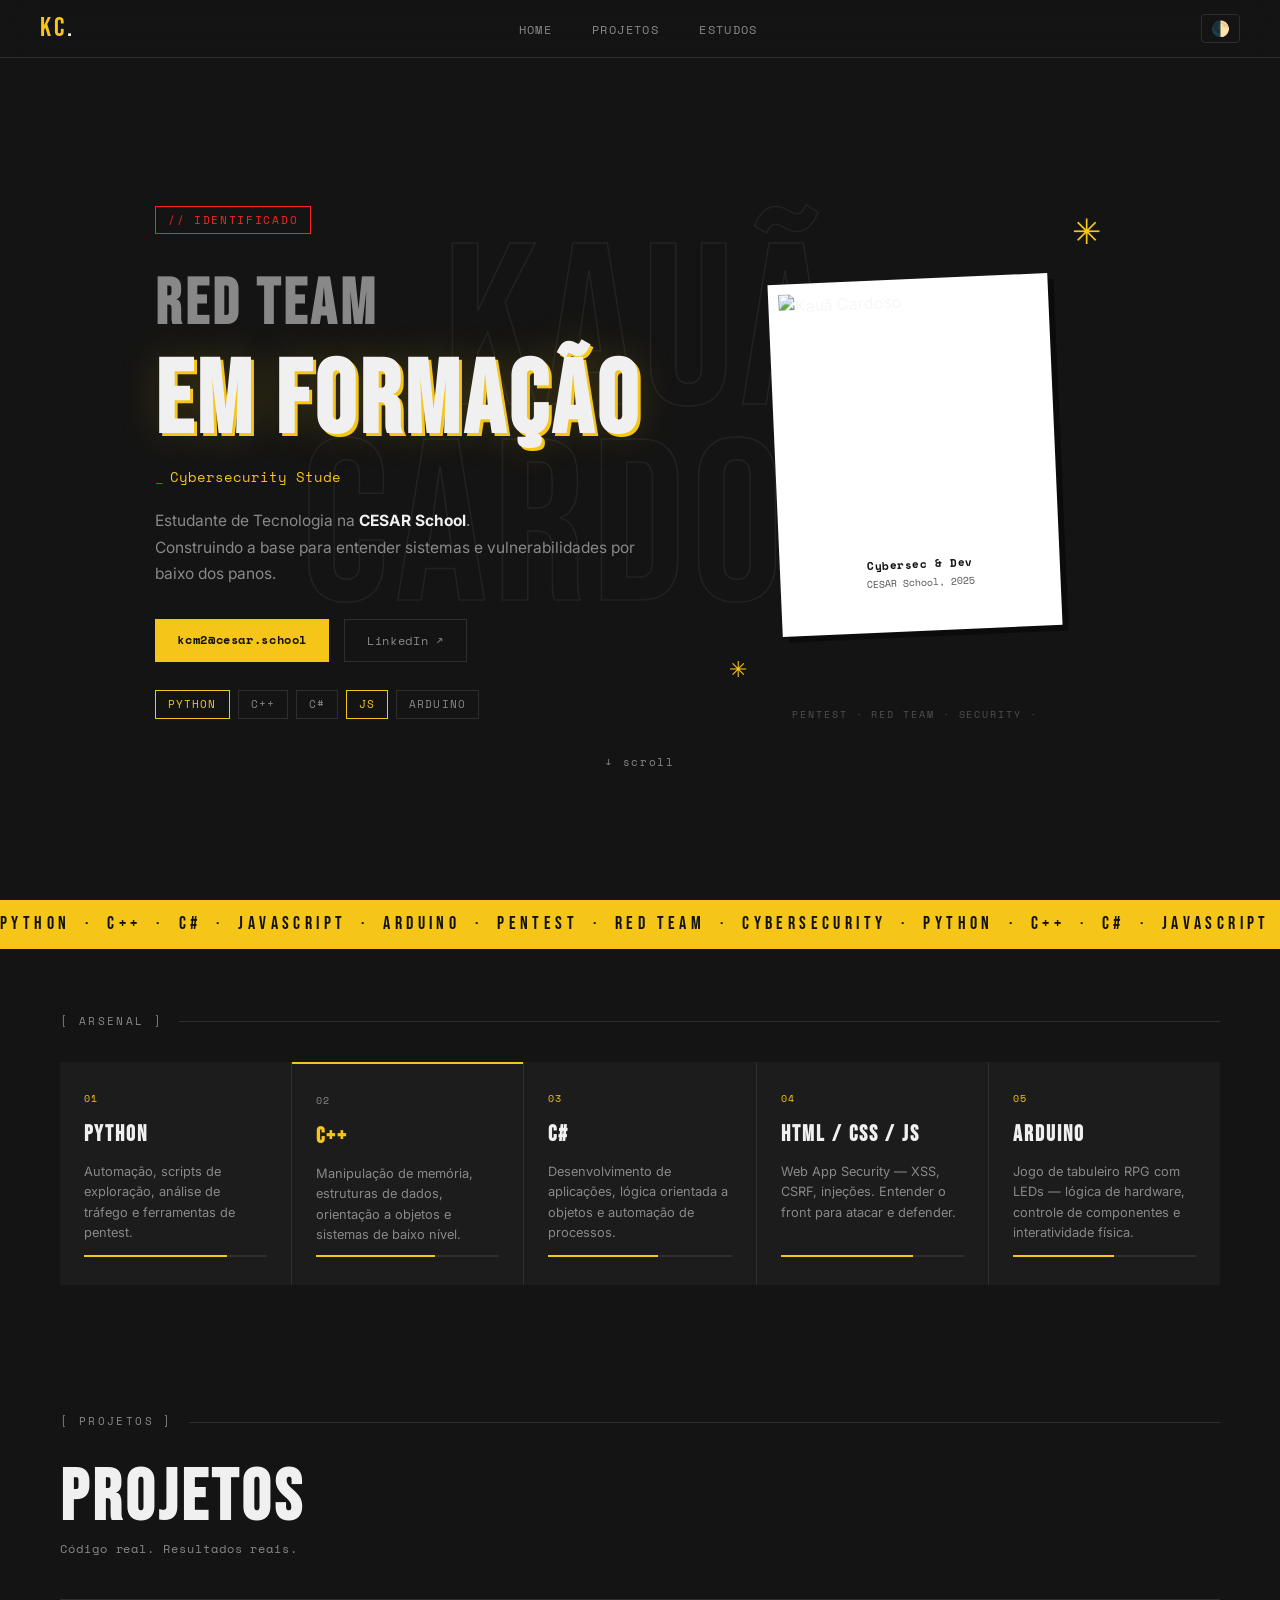
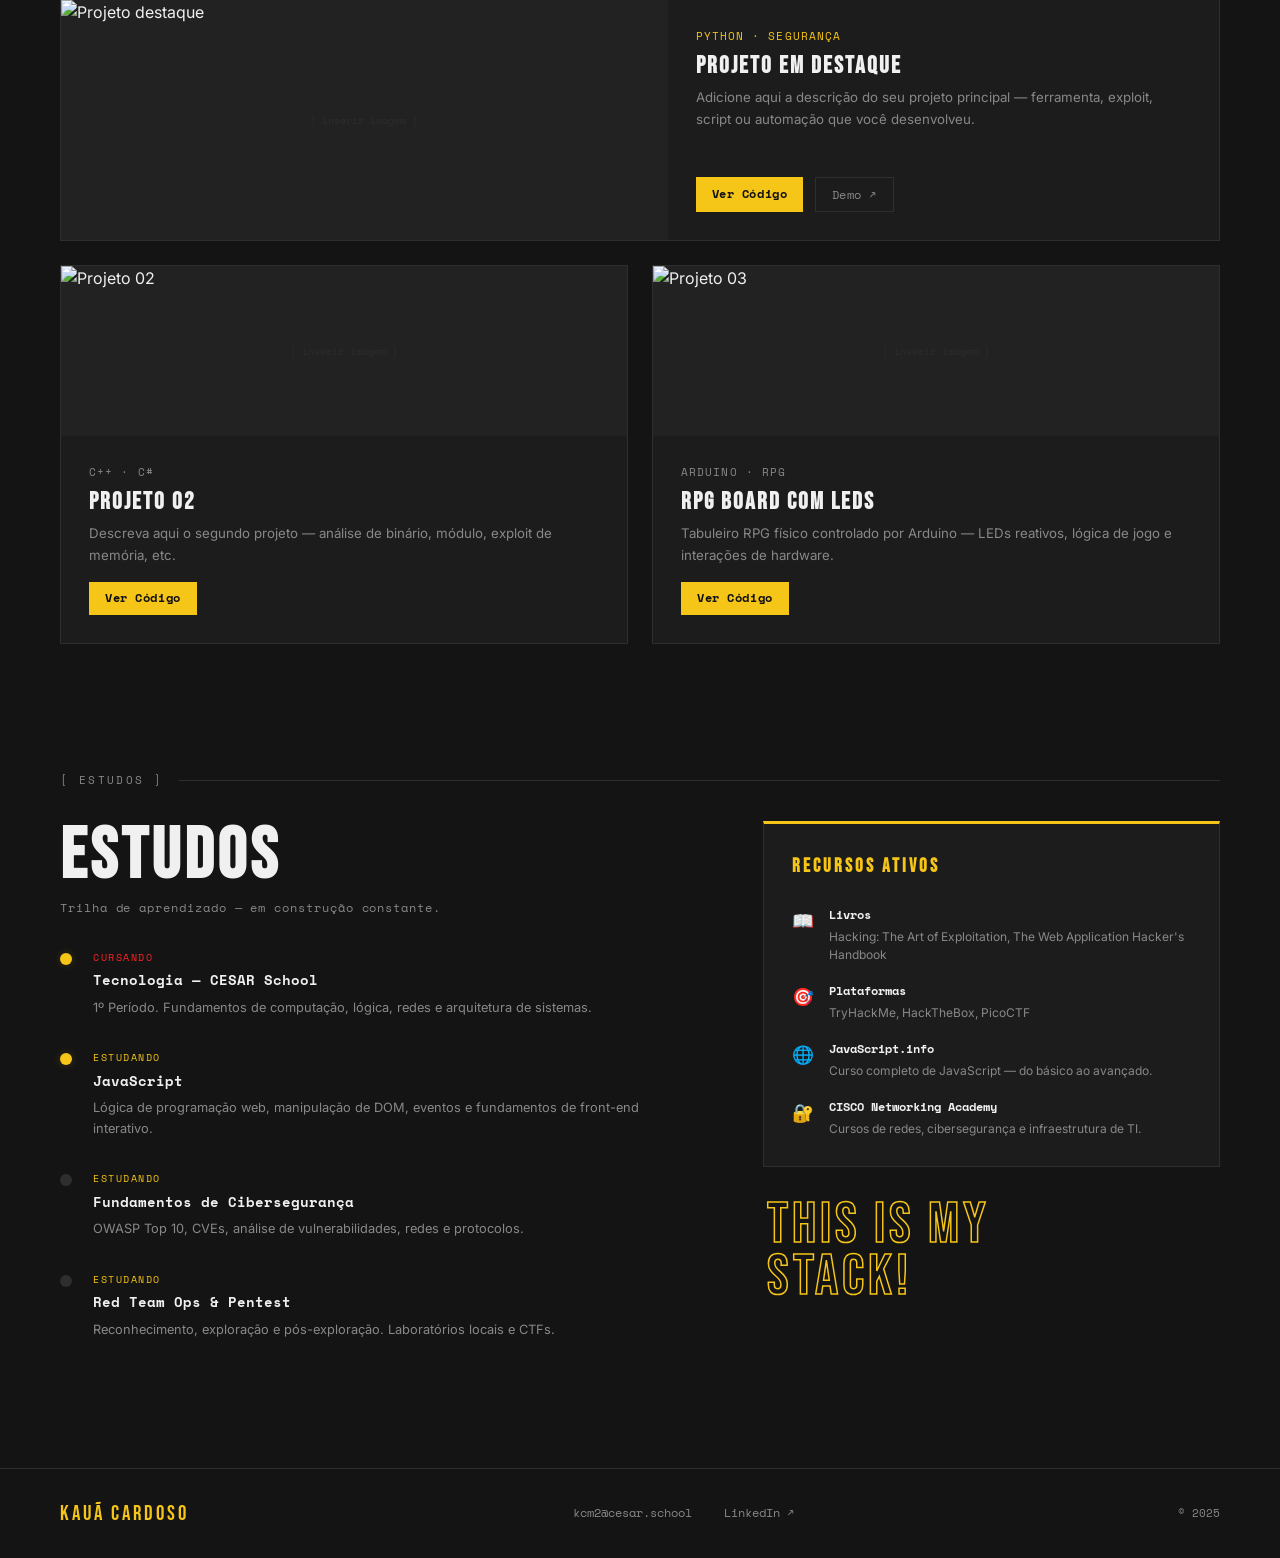
==== commit bcf94c40: "Update index.html" ====
--- a/index.html
+++ b/index.html
@@ -1,297 +1,295 @@
 <!DOCTYPE html>
 <html lang="pt-BR" data-theme="dark">
 <head>
-  <meta charset="UTF-8" />
-  <meta name="viewport" content="width=device-width, initial-scale=1.0" />
-  <title>Kauã Cardoso — Cyber Portfolio</title>
-  <link rel="preconnect" href="https://fonts.googleapis.com" />
-  <link rel="preconnect" href="https://fonts.gstatic.com" crossorigin />
-  <link href="https://fonts.googleapis.com/css2?family=Share+Tech+Mono&family=Inter:wght@300;400;600;700;900&display=swap" rel="stylesheet" />
-  <link rel="stylesheet" href="style.css" />
+  <meta charset="UTF-8">
+  <meta name="viewport" content="width=device-width, initial-scale=1.0">
+  <title>Kauã Cardoso</title>
+  <link rel="preconnect" href="https://fonts.googleapis.com">
+  <link rel="preconnect" href="https://fonts.gstatic.com" crossorigin>
+  <link href="https://fonts.googleapis.com/css2?family=Bebas+Neue&family=Space+Mono:ital,wght@0,400;0,700;1,400&family=Inter:wght@400;500;600&display=swap" rel="stylesheet">
+  <link rel="stylesheet" href="style.css">
+  <script>(function(){var t=localStorage.getItem('theme')||'dark';document.documentElement.setAttribute('data-theme',t);})();</script>
 </head>
 <body>
-  <div class="scanline"></div>
-
-  <header class="navbar">
-    <div class="nav-brand">
-      <span class="brand-bracket">[</span>KC<span class="brand-bracket">]</span>
-    </div>
-    <nav class="nav-links">
-      <a href="#home" class="nav-link active" data-section="home">Home</a>
-      <a href="#projetos" class="nav-link" data-section="projetos">Projetos</a>
-      <a href="#estudos" class="nav-link" data-section="estudos">Estudos</a>
-    </nav>
-    <button class="theme-toggle" id="themeToggle" aria-label="Alternar tema">🌓</button>
-  </header>
-
-  <main>
-    <section id="home" class="section hero-section">
-      <div class="hero-grid">
-        <div class="hero-content">
-          <div class="hero-tag">// 01 — IDENTIFICAÇÃO</div>
-          <h1 class="hero-name glitch" data-text="Kauã Cardoso">Kauã Cardoso</h1>
-          <div class="hero-role">
-            <span class="role-prefix">&gt;</span>
-            <span class="typed-text" id="typedText"></span>
-            <span class="cursor">_</span>
-          </div>
-          <p class="hero-bio">
-            1º período na <span class="highlight-red">CESAR School</span> — mas já tô no jogo.<br>
-            Cibersegurança, IA e banco de dados: entendendo o sistema
-            pra saber exatamente onde ele <span class="highlight-gold">quebra</span>.
-          </p>
-          <div class="hero-stack">
-            <span class="stack-label">// ARSENAL</span>
-            <div class="stack-tags">
-              <span class="tag">Python</span>
-              <span class="tag">C</span>
-              <span class="tag">C++</span>
-              <span class="tag">C#</span>
-              <span class="tag">HTML/CSS/JS</span>
-              <span class="tag">Arduino IDE</span>
-            </div>
-          </div>
-          <div class="hero-cta">
-            <a href="mailto:kcm2@cesar.school" class="btn btn-primary">Contato</a>
-            <a href="https://linkedin.com/in/kauãcardoso" target="_blank" rel="noopener" class="btn btn-outline">LinkedIn</a>
-          </div>
-        </div>
-
-        <div class="hero-visual">
-          <div class="photo-frame">
-            <img
-              src="https://github.com/heykauac.png"
-              alt="Kauã Cardoso"
-              class="profile-photo"
-              width="320"
-              height="320"
-            />
-            <div class="photo-glitch-bar"></div>
-          </div>
-          <div class="hero-stats">
-            <div class="stat-item">
-              <span class="stat-value highlight-red">01</span>
-              <span class="stat-label">Período</span>
-            </div>
-            <div class="stat-divider">/</div>
-            <div class="stat-item">
-              <span class="stat-value highlight-gold">6+</span>
-              <span class="stat-label">Tecnologias</span>
-            </div>
-            <div class="stat-divider">/</div>
-            <div class="stat-item">
-              <span class="stat-value highlight-red">∞</span>
-              <span class="stat-label">Curiosidade</span>
-            </div>
-          </div>
-        </div>
-      </div>
-
-      <div class="scroll-indicator">
-        <span>SCROLL</span>
-        <div class="scroll-line"></div>
-      </div>
-    </section>
-
-    <section id="projetos" class="section projetos-section">
-      <div class="section-header">
-        <div class="section-tag">// 02 — PROJETOS</div>
-        <h2 class="section-title">Saí do zero, cheguei no <span class="highlight-red">código</span></h2>
-        <p class="section-subtitle">Três projetos, três batalhas. Cada linha escrita foi no estilo — erro, aprende, refatora, avança.</p>
-      </div>
-
-      <div class="projetos-grid">
-        <article class="projeto-card featured">
-          <div class="card-image-wrap">
-            <img src="" alt="Screenshot do jogo Bitsy" class="card-img" />
-            <div class="card-img-overlay">
-              <span class="card-tag-overlay">FEATURED</span>
-            </div>
-            <div class="card-rap-label">🎮 PIXEL &amp; FLOW</div>
-          </div>
-          <div class="card-body">
-            <div class="card-meta">
-              <span class="card-year highlight-gold">2025</span>
-              <span class="card-category">Game Dev</span>
-            </div>
-            <h3 class="card-title">Jogo no Bitsy</h3>
-            <p class="card-desc rap-desc">
-              <span class="rap-line">Pixel por pixel, mundo construído no detalhe —</span>
-              <span class="rap-line">narrativa no grid, cada tile conta uma batalha.</span>
-              Criado na engine Bitsy: mapa, diálogo, personagem e lógica de cena toda no zero. Prova que game dev começa com criatividade, não com engine cara.
-            </p>
-            <div class="card-stack">
-              <span class="tag small">Bitsy Engine</span>
-              <span class="tag small">Game Design</span>
-              <span class="tag small">Pixel Art</span>
-              <span class="tag small">Narrativa</span>
-            </div>
-            <a href="#" class="card-link">Jogar agora <span>→</span></a>
-          </div>
-        </article>
-
-        <article class="projeto-card">
-          <div class="card-image-wrap">
-            <img src="" alt="Screenshot do App Web" class="card-img" />
-            <div class="card-rap-label">💻 FULL STACK FLOW</div>
-          </div>
-          <div class="card-body">
-            <div class="card-meta">
-              <span class="card-year highlight-gold">2025</span>
-              <span class="card-category">Web App</span>
-            </div>
-            <h3 class="card-title">App Web Full Stack</h3>
-            <p class="card-desc rap-desc">
-              <span class="rap-line">Python no back, JavaScript no front —</span>
-              <span class="rap-line">HTML/CSS armando a estrutura, ninguém para na font.</span>
-              Aplicação completa: lógica no servidor, interface no navegador, estilo que não envergonha. Stack integrada do zero ao deploy.
-            </p>
-            <div class="card-stack">
-              <span class="tag small">Python</span>
-              <span class="tag small">JavaScript</span>
-              <span class="tag small">HTML</span>
-              <span class="tag small">CSS</span>
-            </div>
-            <a href="#" class="card-link">Ver projeto <span>→</span></a>
-          </div>
-        </article>
-
-        <article class="projeto-card">
-          <div class="card-image-wrap">
-            <img src="" alt="Foto do projeto Arduino" class="card-img" />
-            <div class="card-rap-label">⚡ HARDWARE NA VEIA</div>
-          </div>
-          <div class="card-body">
-            <div class="card-meta">
-              <span class="card-year highlight-gold">2025</span>
-              <span class="card-category">Hardware / IoT</span>
-            </div>
-            <h3 class="card-title">Projeto Arduino</h3>
-            <p class="card-desc rap-desc">
-              <span class="rap-line">Código saindo do virtual, entrando no físico —</span>
-              <span class="rap-line">C++ no chip, resultado no mundo, isso é o básico.</span>
-              Eletrônica programada na IDE do Arduino. Lógica embarcada, sensores reagindo, output no mundo real. Software encontra hardware.
-            </p>
-            <div class="card-stack">
-              <span class="tag small">Arduino IDE</span>
-              <span class="tag small">C++</span>
-              <span class="tag small">Eletrônica</span>
-              <span class="tag small">IoT</span>
-            </div>
-            <a href="#" class="card-link">Ver projeto <span>→</span></a>
-          </div>
-        </article>
-      </div>
-    </section>
-
-    <section id="estudos" class="section estudos-section">
-      <div class="section-header">
-        <div class="section-tag">// 03 — ESTUDOS</div>
-        <h2 class="section-title">No grind, sem <span class="highlight-gold">parar</span></h2>
-        <p class="section-subtitle">Cada área é uma rima nova. Conhecimento que acumula — não decora, domina.</p>
-      </div>
-
-      <div class="estudos-layout">
-        <div class="estudos-areas">
-          <div class="area-block active" data-area="cybersec">
-            <div class="area-icon">🔐</div>
-            <div class="area-info">
-              <h3 class="area-title">Cibersegurança</h3>
-              <p class="area-desc">Fundamentos de segurança, análise de vulnerabilidades, ethical hacking e defesa de sistemas.</p>
-              <div class="area-progress">
-                <div class="progress-bar" style="--fill: 45%"></div>
-                <span class="progress-label">Em progresso</span>
-              </div>
-            </div>
-          </div>
-
-          <div class="area-block" data-area="db">
-            <div class="area-icon">🗄️</div>
-            <div class="area-info">
-              <h3 class="area-title">Banco de Dados</h3>
-              <p class="area-desc">Modelagem relacional, SQL, NoSQL e estruturas de armazenamento seguro de dados.</p>
-              <div class="area-progress">
-                <div class="progress-bar" style="--fill: 35%"></div>
-                <span class="progress-label">Em progresso</span>
-              </div>
-            </div>
-          </div>
-
-          <div class="area-block" data-area="ai">
-            <div class="area-icon">🤖</div>
-            <div class="area-info">
-              <h3 class="area-title">Inteligência Artificial</h3>
-              <p class="area-desc">Machine Learning, redes neurais e aplicações práticas de IA em segurança e automação.</p>
-              <div class="area-progress">
-                <div class="progress-bar" style="--fill: 25%"></div>
-                <span class="progress-label">Em progresso</span>
-              </div>
-            </div>
-          </div>
-
-          <div class="area-block" data-area="infosec">
-            <div class="area-icon">🛡️</div>
-            <div class="area-info">
-              <h3 class="area-title">Segurança da Informação</h3>
-              <p class="area-desc">Criptografia, políticas de segurança, LGPD, gestão de riscos e resposta a incidentes.</p>
-              <div class="area-progress">
-                <div class="progress-bar" style="--fill: 40%"></div>
-                <span class="progress-label">Em progresso</span>
-              </div>
-            </div>
-          </div>
-        </div>
-
-        <div class="estudos-log">
-          <div class="log-header">
-            <span class="log-title">// TERMINAL DE ESTUDOS</span>
-            <span class="log-status online">● ONLINE</span>
-          </div>
-          <div class="log-body">
-            <div class="log-entry">
-              <span class="log-time">[2025]</span>
-              <span class="log-text">Iniciando CESAR School — Tecnologia</span>
-            </div>
-            <div class="log-entry">
-              <span class="log-time">[2025]</span>
-              <span class="log-text">Primeiros passos com Python e automação</span>
-            </div>
-            <div class="log-entry">
-              <span class="log-time">[2025]</span>
-              <span class="log-text">Explorando fundamentos de redes e protocolos</span>
-            </div>
-            <div class="log-entry">
-              <span class="log-time">[2025]</span>
-              <span class="log-text">Estudos de C e gerenciamento de memória</span>
-            </div>
-            <div class="log-entry current">
-              <span class="log-time blink">[NOW]</span>
-              <span class="log-text">Construindo base para entender vulnerabilidades_</span>
-            </div>
-          </div>
-          <div class="log-setup-hint">
-            <span>Adicione suas anotações e conquistas aqui → </span>
-            <span class="highlight-red">script.js</span>
-          </div>
-        </div>
-      </div>
-    </section>
-  </main>
-
-  <footer class="footer">
+
+  <nav class="nav">
+    <span class="nav-logo">KC<span class="nav-dot">.</span></span>
+    <ul class="nav-links">
+      <li><a href="#home">Home</a></li>
+      <li><a href="#projetos">Projetos</a></li>
+      <li><a href="#estudos">Estudos</a></li>
+    </ul>
+    <button class="theme-btn" id="themeToggle" aria-label="Alternar tema">🌓</button>
+  </nav>
+
+  <!-- HERO -->
+  <section class="hero" id="home">
+    <div class="hero-bg-title" aria-hidden="true">
+      <span>KAUÃ</span>
+      <span>CARDOSO</span>
+    </div>
+
+    <div class="hero-inner">
+      <div class="hero-left">
+        <div class="tag-chip">// IDENTIFICADO</div>
+        <h1 class="hero-heading">
+          <span class="line-small">Red Team</span>
+          <span class="line-big">em Formação</span>
+        </h1>
+        <p class="hero-sub">
+          <span class="cursor-blink">_</span><span id="typewriter"></span>
+        </p>
+        <p class="hero-bio">
+          Estudante de Tecnologia na <strong>CESAR School</strong>.<br>
+          Construindo a base para entender sistemas e vulnerabilidades por baixo dos panos.
+        </p>
+        <div class="hero-btns">
+          <a href="mailto:kcm2@cesar.school" class="btn-fill">kcm2@cesar.school</a>
+          <a href="https://linkedin.com/in/kauãcardoso" target="_blank" rel="noopener" class="btn-outline">LinkedIn ↗</a>
+        </div>
+        <div class="stack-pills">
+          <span class="pill gold">Python</span>
+          <span class="pill">C++</span>
+          <span class="pill">C#</span>
+          <span class="pill gold">JS</span>
+          <span class="pill">Arduino</span>
+        </div>
+      </div>
+
+      <div class="hero-right">
+        <div class="deco-star top-star" aria-hidden="true">✳</div>
+        <div class="polaroid">
+          <img src="https://github.com/heykauac.png" alt="Kauã Cardoso" class="polaroid-img">
+          <div class="polaroid-label">
+            <span class="polaroid-role">Cybersec &amp; Dev</span>
+            <span class="polaroid-note">CESAR School, 2025</span>
+          </div>
+        </div>
+        <div class="deco-star bot-star" aria-hidden="true">✳</div>
+        <div class="deco-line-text" aria-hidden="true">PENTEST · RED TEAM · SECURITY ·</div>
+      </div>
+    </div>
+
+    <div class="scroll-label" aria-hidden="true">↓ scroll</div>
+  </section>
+
+  <!-- MARQUEE BAND -->
+  <div class="about-band">
+    <span class="band-text" aria-hidden="true">
+      PYTHON &nbsp;·&nbsp; C++ &nbsp;·&nbsp; C# &nbsp;·&nbsp; JAVASCRIPT &nbsp;·&nbsp; ARDUINO &nbsp;·&nbsp;
+      PENTEST &nbsp;·&nbsp; RED TEAM &nbsp;·&nbsp; CYBERSECURITY &nbsp;·&nbsp;
+      PYTHON &nbsp;·&nbsp; C++ &nbsp;·&nbsp; C# &nbsp;·&nbsp; JAVASCRIPT &nbsp;·&nbsp; ARDUINO &nbsp;·&nbsp;
+    </span>
+  </div>
+
+  <!-- ARSENAL -->
+  <section class="arsenal-section" id="arsenal">
+    <div class="section-label">[ ARSENAL ]</div>
+    <div class="arsenal-grid">
+
+      <div class="a-card">
+        <span class="a-num gold">01</span>
+        <h3 class="a-name">Python</h3>
+        <p class="a-desc">Automação, scripts de exploração, análise de tráfego e ferramentas de pentest.</p>
+        <div class="a-bar"><div class="a-fill" style="--w:78%"></div></div>
+      </div>
+
+      <div class="a-card accent">
+        <span class="a-num">02</span>
+        <h3 class="a-name gold">C++</h3>
+        <p class="a-desc">Manipulação de memória, estruturas de dados, orientação a objetos e sistemas de baixo nível.</p>
+        <div class="a-bar"><div class="a-fill" style="--w:65%"></div></div>
+      </div>
+
+      <div class="a-card">
+        <span class="a-num gold">03</span>
+        <h3 class="a-name">C#</h3>
+        <p class="a-desc">Desenvolvimento de aplicações, lógica orientada a objetos e automação de processos.</p>
+        <div class="a-bar"><div class="a-fill" style="--w:60%"></div></div>
+      </div>
+
+      <div class="a-card">
+        <span class="a-num gold">04</span>
+        <h3 class="a-name">HTML / CSS / JS</h3>
+        <p class="a-desc">Web App Security — XSS, CSRF, injeções. Entender o front para atacar e defender.</p>
+        <div class="a-bar"><div class="a-fill" style="--w:72%"></div></div>
+      </div>
+
+      <div class="a-card">
+        <span class="a-num gold">05</span>
+        <h3 class="a-name">Arduino</h3>
+        <p class="a-desc">Jogo de tabuleiro RPG com LEDs — lógica de hardware, controle de componentes e interatividade física.</p>
+        <div class="a-bar"><div class="a-fill" style="--w:55%"></div></div>
+      </div>
+
+    </div>
+  </section>
+
+  <!-- PROJETOS -->
+  <section class="projects-section" id="projetos">
+    <div class="section-label">[ PROJETOS ]</div>
+    <div class="proj-header">
+      <h2 class="sec-title">Projetos</h2>
+      <span class="sec-sub">Código real. Resultados reais.</span>
+    </div>
+    <div class="proj-grid">
+
+      <article class="proj-card feat">
+        <div class="proj-img-wrap">
+          <img src="" alt="Projeto destaque" class="proj-img">
+          <span class="proj-img-hint">[ inserir imagem ]</span>
+        </div>
+        <div class="proj-info">
+          <span class="proj-tag gold">Python · Segurança</span>
+          <h3 class="proj-title">Projeto em Destaque</h3>
+          <p class="proj-desc">Adicione aqui a descrição do seu projeto principal — ferramenta, exploit, script ou automação que você desenvolveu.</p>
+          <div class="proj-links">
+            <a href="#" class="btn-fill sm">Ver Código</a>
+            <a href="#" class="btn-outline sm">Demo ↗</a>
+          </div>
+        </div>
+      </article>
+
+      <article class="proj-card">
+        <div class="proj-img-wrap small">
+          <img src="" alt="Projeto 02" class="proj-img">
+          <span class="proj-img-hint">[ inserir imagem ]</span>
+        </div>
+        <div class="proj-info">
+          <span class="proj-tag">C++ · C#</span>
+          <h3 class="proj-title">Projeto 02</h3>
+          <p class="proj-desc">Descreva aqui o segundo projeto — análise de binário, módulo, exploit de memória, etc.</p>
+          <div class="proj-links">
+            <a href="#" class="btn-fill sm">Ver Código</a>
+          </div>
+        </div>
+      </article>
+
+      <article class="proj-card">
+        <div class="proj-img-wrap small">
+          <img src="" alt="Projeto 03" class="proj-img">
+          <span class="proj-img-hint">[ inserir imagem ]</span>
+        </div>
+        <div class="proj-info">
+          <span class="proj-tag">Arduino · RPG</span>
+          <h3 class="proj-title">RPG Board com LEDs</h3>
+          <p class="proj-desc">Tabuleiro RPG físico controlado por Arduino — LEDs reativos, lógica de jogo e interações de hardware.</p>
+          <div class="proj-links">
+            <a href="#" class="btn-fill sm">Ver Código</a>
+          </div>
+        </div>
+      </article>
+
+    </div>
+  </section>
+
+  <!-- ESTUDOS -->
+  <section class="studies-section" id="estudos">
+    <div class="section-label">[ ESTUDOS ]</div>
+    <div class="studies-inner">
+
+      <div class="studies-left">
+        <h2 class="sec-title">Estudos</h2>
+        <span class="sec-sub">Trilha de aprendizado — em construção constante.</span>
+
+        <div class="track">
+
+          <div class="track-row active">
+            <div class="track-dot"></div>
+            <div class="track-body">
+              <span class="track-status red">CURSANDO</span>
+              <h4 class="track-title">Tecnologia — CESAR School</h4>
+              <p class="track-desc">1º Período. Fundamentos de computação, lógica, redes e arquitetura de sistemas.</p>
+            </div>
+          </div>
+
+          <div class="track-row active">
+            <div class="track-dot"></div>
+            <div class="track-body">
+              <span class="track-status gold">ESTUDANDO</span>
+              <h4 class="track-title">JavaScript</h4>
+              <p class="track-desc">Lógica de programação web, manipulação de DOM, eventos e fundamentos de front-end interativo.</p>
+            </div>
+          </div>
+
+          <div class="track-row">
+            <div class="track-dot"></div>
+            <div class="track-body">
+              <span class="track-status gold">ESTUDANDO</span>
+              <h4 class="track-title">Fundamentos de Cibersegurança</h4>
+              <p class="track-desc">OWASP Top 10, CVEs, análise de vulnerabilidades, redes e protocolos.</p>
+            </div>
+          </div>
+
+          <div class="track-row">
+            <div class="track-dot"></div>
+            <div class="track-body">
+              <span class="track-status gold">ESTUDANDO</span>
+              <h4 class="track-title">Red Team Ops &amp; Pentest</h4>
+              <p class="track-desc">Reconhecimento, exploração e pós-exploração. Laboratórios locais e CTFs.</p>
+            </div>
+          </div>
+
+        </div>
+      </div>
+
+      <div class="studies-right">
+        <div class="res-card">
+          <h3 class="res-title">Recursos Ativos</h3>
+          <div class="res-list">
+
+            <div class="res-item">
+              <span class="res-ico">📖</span>
+              <div>
+                <strong>Livros</strong>
+                <p>Hacking: The Art of Exploitation, The Web Application Hacker's Handbook</p>
+              </div>
+            </div>
+
+            <div class="res-item">
+              <span class="res-ico">🎯</span>
+              <div>
+                <strong>Plataformas</strong>
+                <p>TryHackMe, HackTheBox, PicoCTF</p>
+              </div>
+            </div>
+
+            <div class="res-item">
+              <span class="res-ico">🌐</span>
+              <div>
+                <strong>JavaScript.info</strong>
+                <p>Curso completo de JavaScript — do básico ao avançado.</p>
+              </div>
+            </div>
+
+            <div class="res-item">
+              <span class="res-ico">🔐</span>
+              <div>
+                <strong>CISCO Networking Academy</strong>
+                <p>Cursos de redes, cibersegurança e infraestrutura de TI.</p>
+              </div>
+            </div>
+
+          </div>
+        </div>
+
+        <div class="big-quote" aria-hidden="true">
+          THIS IS MY<br>STACK!
+        </div>
+      </div>
+
+    </div>
+  </section>
+
+  <!-- FOOTER -->
+  <footer class="site-footer">
     <div class="footer-inner">
-      <div class="footer-brand">
-        <span class="brand-bracket">[</span>KC<span class="brand-bracket">]</span>
-        <span class="footer-name">Kauã Cardoso</span>
-      </div>
+      <span class="footer-name">Kauã Cardoso</span>
       <div class="footer-links">
-        <a href="mailto:kcm2@cesar.school" class="footer-link">kcm2@cesar.school</a>
-        <a href="https://linkedin.com/in/kauãcardoso" target="_blank" rel="noopener" class="footer-link">LinkedIn</a>
-      </div>
-      <div class="footer-copy">
-        <span>Do zero ao código — flow constante </span>
-        <span class="highlight-red">2025</span>
-      </div>
+        <a href="mailto:kcm2@cesar.school">kcm2@cesar.school</a>
+        <a href="https://linkedin.com/in/kauãcardoso" target="_blank" rel="noopener">LinkedIn ↗</a>
+      </div>
+      <span class="footer-copy">© 2025</span>
     </div>
   </footer>
 
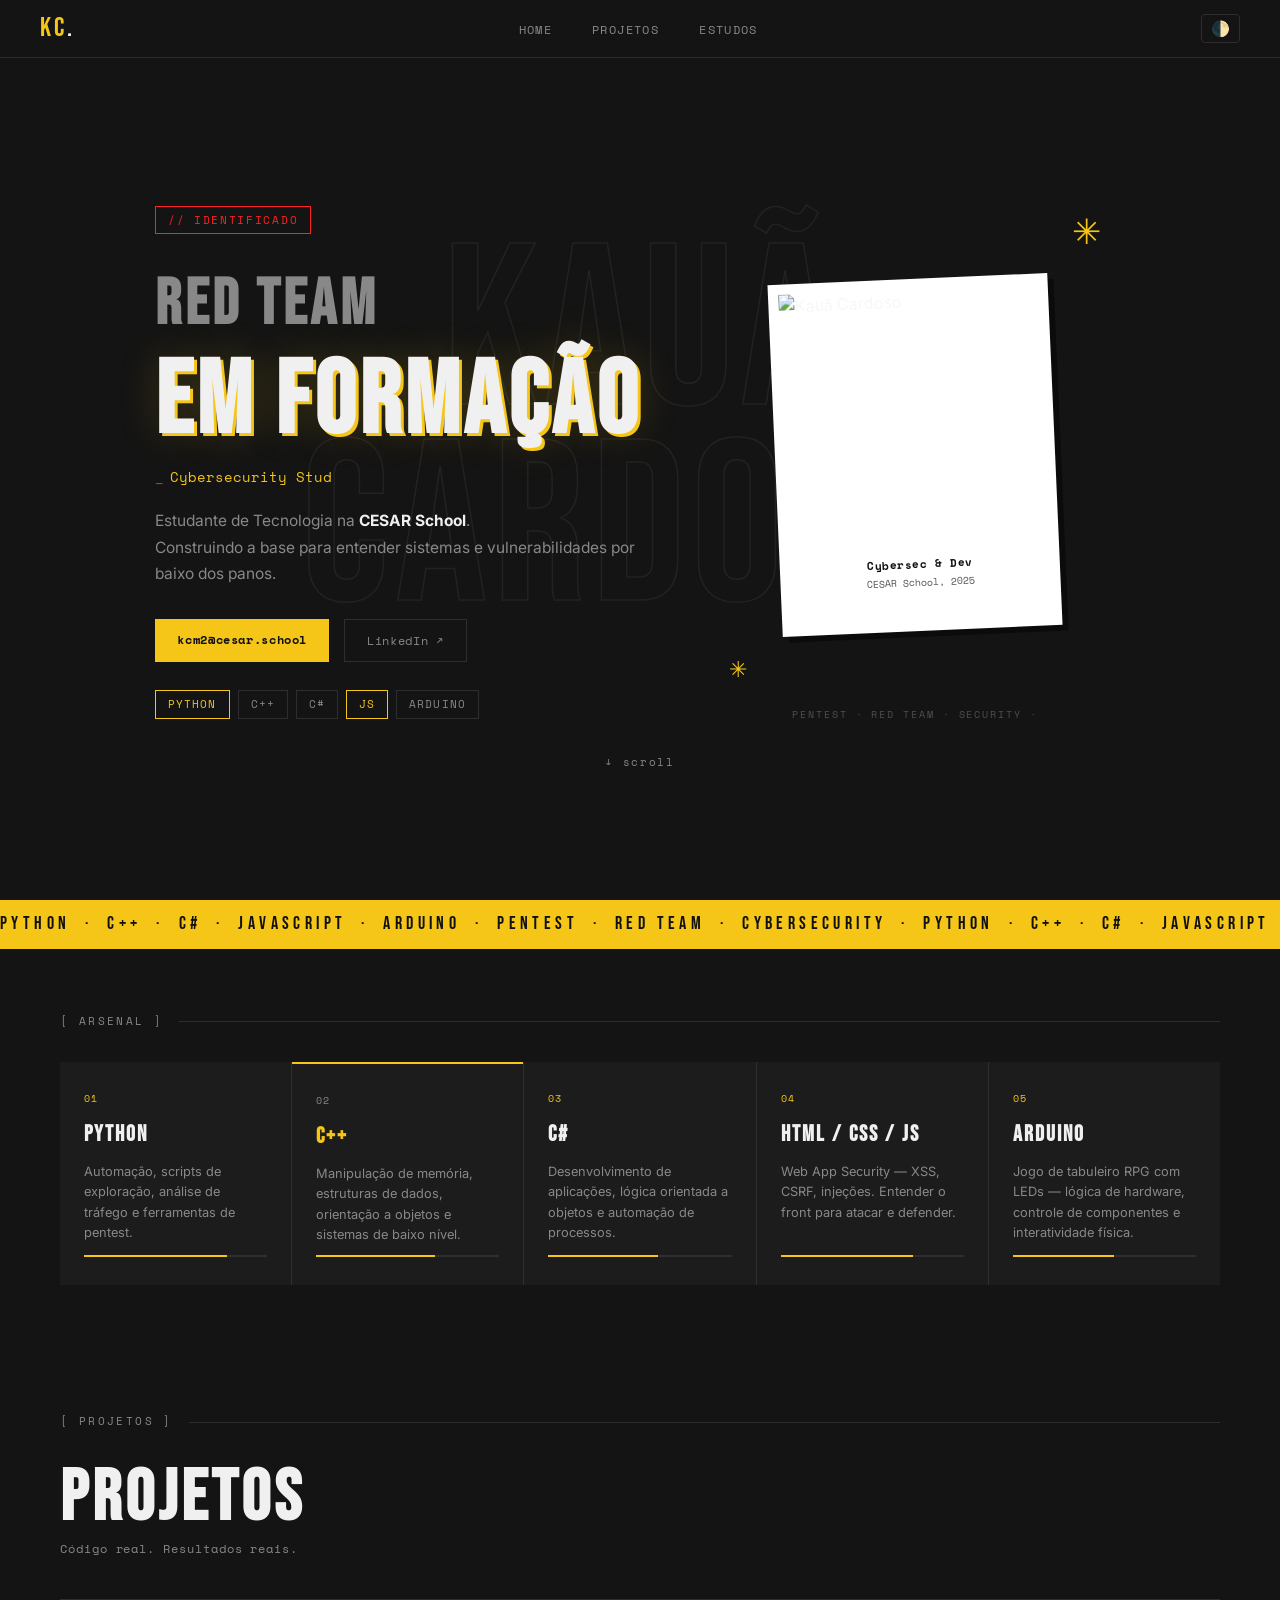
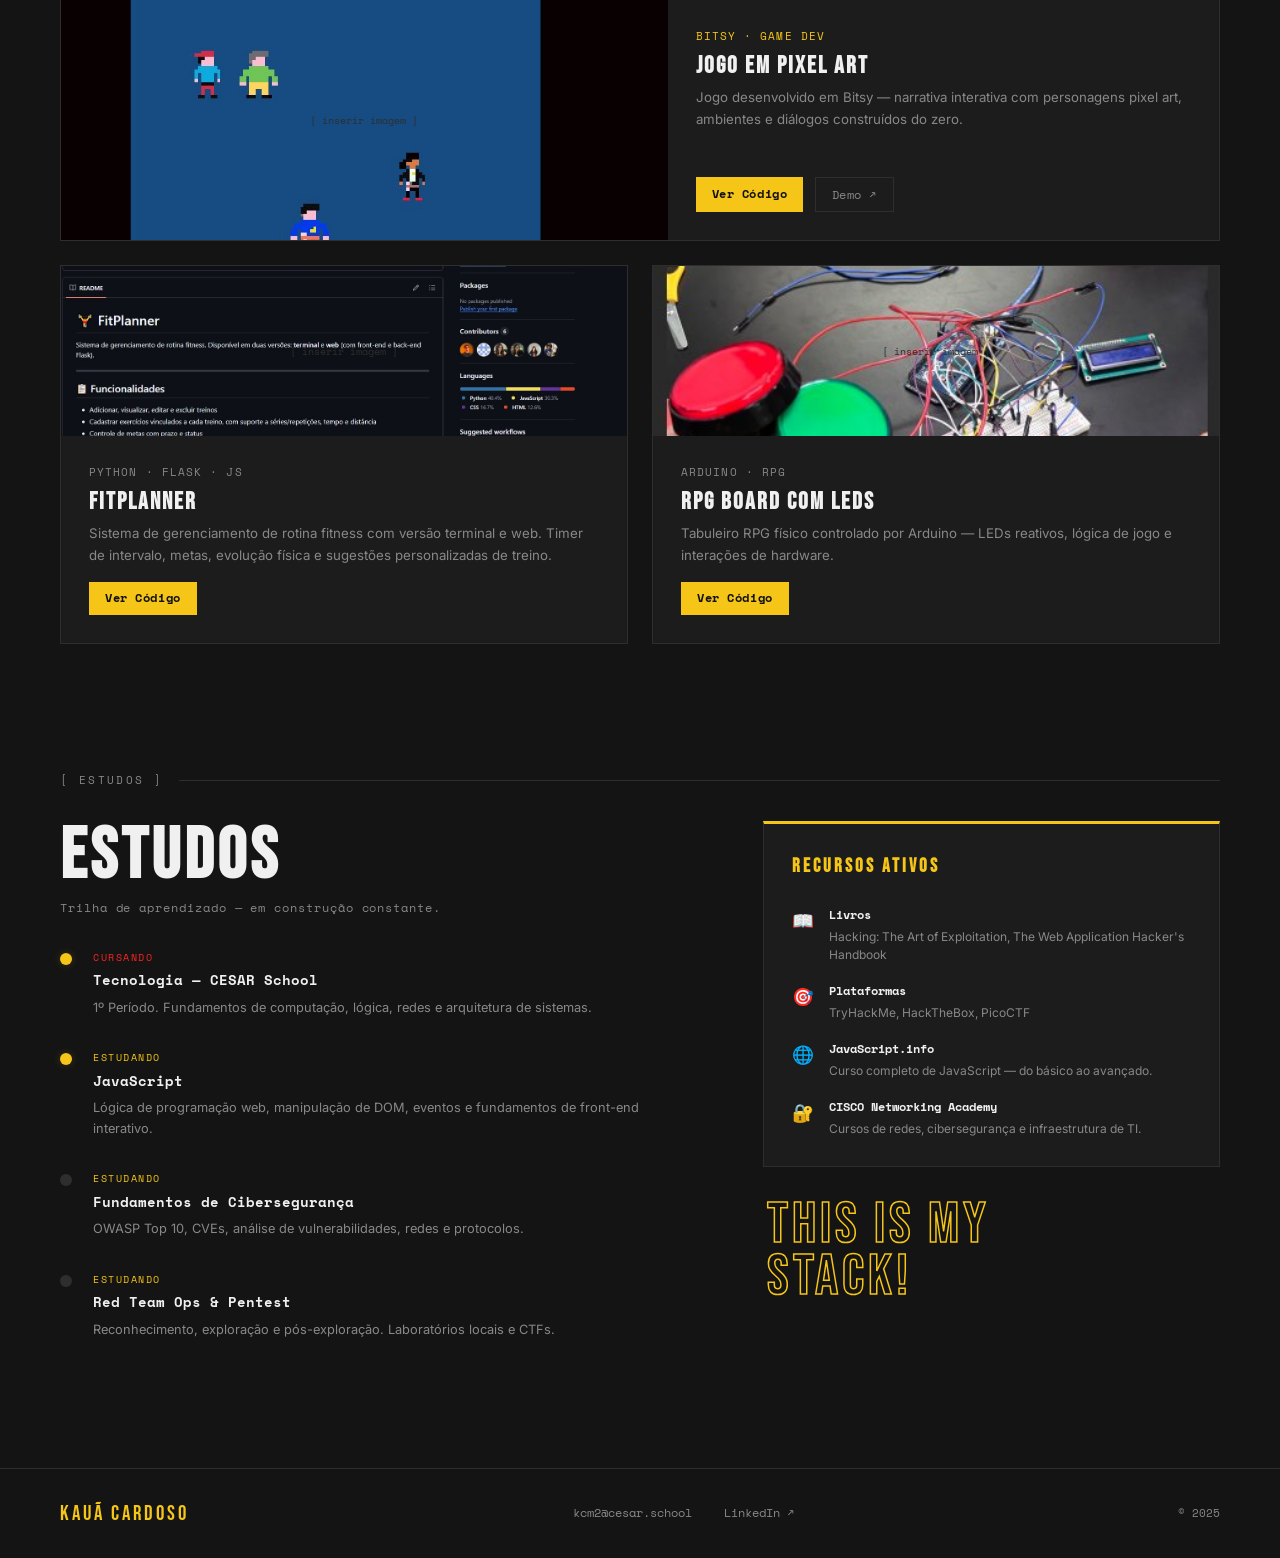
==== commit 38a29213: "Updatefim index.html" ====
--- a/index.html
+++ b/index.html
@@ -136,13 +136,13 @@
 
       <article class="proj-card feat">
         <div class="proj-img-wrap">
-          <img src="" alt="Projeto destaque" class="proj-img">
+          <img src="[data-uri]" alt="Jogo pixel art" class="proj-img">
           <span class="proj-img-hint">[ inserir imagem ]</span>
         </div>
         <div class="proj-info">
-          <span class="proj-tag gold">Python · Segurança</span>
-          <h3 class="proj-title">Projeto em Destaque</h3>
-          <p class="proj-desc">Adicione aqui a descrição do seu projeto principal — ferramenta, exploit, script ou automação que você desenvolveu.</p>
+          <span class="proj-tag gold">Bitsy · Game Dev</span>
+          <h3 class="proj-title">Jogo em Pixel Art</h3>
+          <p class="proj-desc">Jogo desenvolvido em Bitsy — narrativa interativa com personagens pixel art, ambientes e diálogos construídos do zero.</p>
           <div class="proj-links">
             <a href="#" class="btn-fill sm">Ver Código</a>
             <a href="#" class="btn-outline sm">Demo ↗</a>
@@ -152,13 +152,13 @@
 
       <article class="proj-card">
         <div class="proj-img-wrap small">
-          <img src="" alt="Projeto 02" class="proj-img">
+          <img src="[data-uri]" alt="FitPlanner App" class="proj-img">
           <span class="proj-img-hint">[ inserir imagem ]</span>
         </div>
         <div class="proj-info">
-          <span class="proj-tag">C++ · C#</span>
-          <h3 class="proj-title">Projeto 02</h3>
-          <p class="proj-desc">Descreva aqui o segundo projeto — análise de binário, módulo, exploit de memória, etc.</p>
+          <span class="proj-tag">Python · Flask · JS</span>
+          <h3 class="proj-title">FitPlanner</h3>
+          <p class="proj-desc">Sistema de gerenciamento de rotina fitness com versão terminal e web. Timer de intervalo, metas, evolução física e sugestões personalizadas de treino.</p>
           <div class="proj-links">
             <a href="#" class="btn-fill sm">Ver Código</a>
           </div>
@@ -167,7 +167,7 @@
 
       <article class="proj-card">
         <div class="proj-img-wrap small">
-          <img src="" alt="Projeto 03" class="proj-img">
+          <img src="[data-uri]